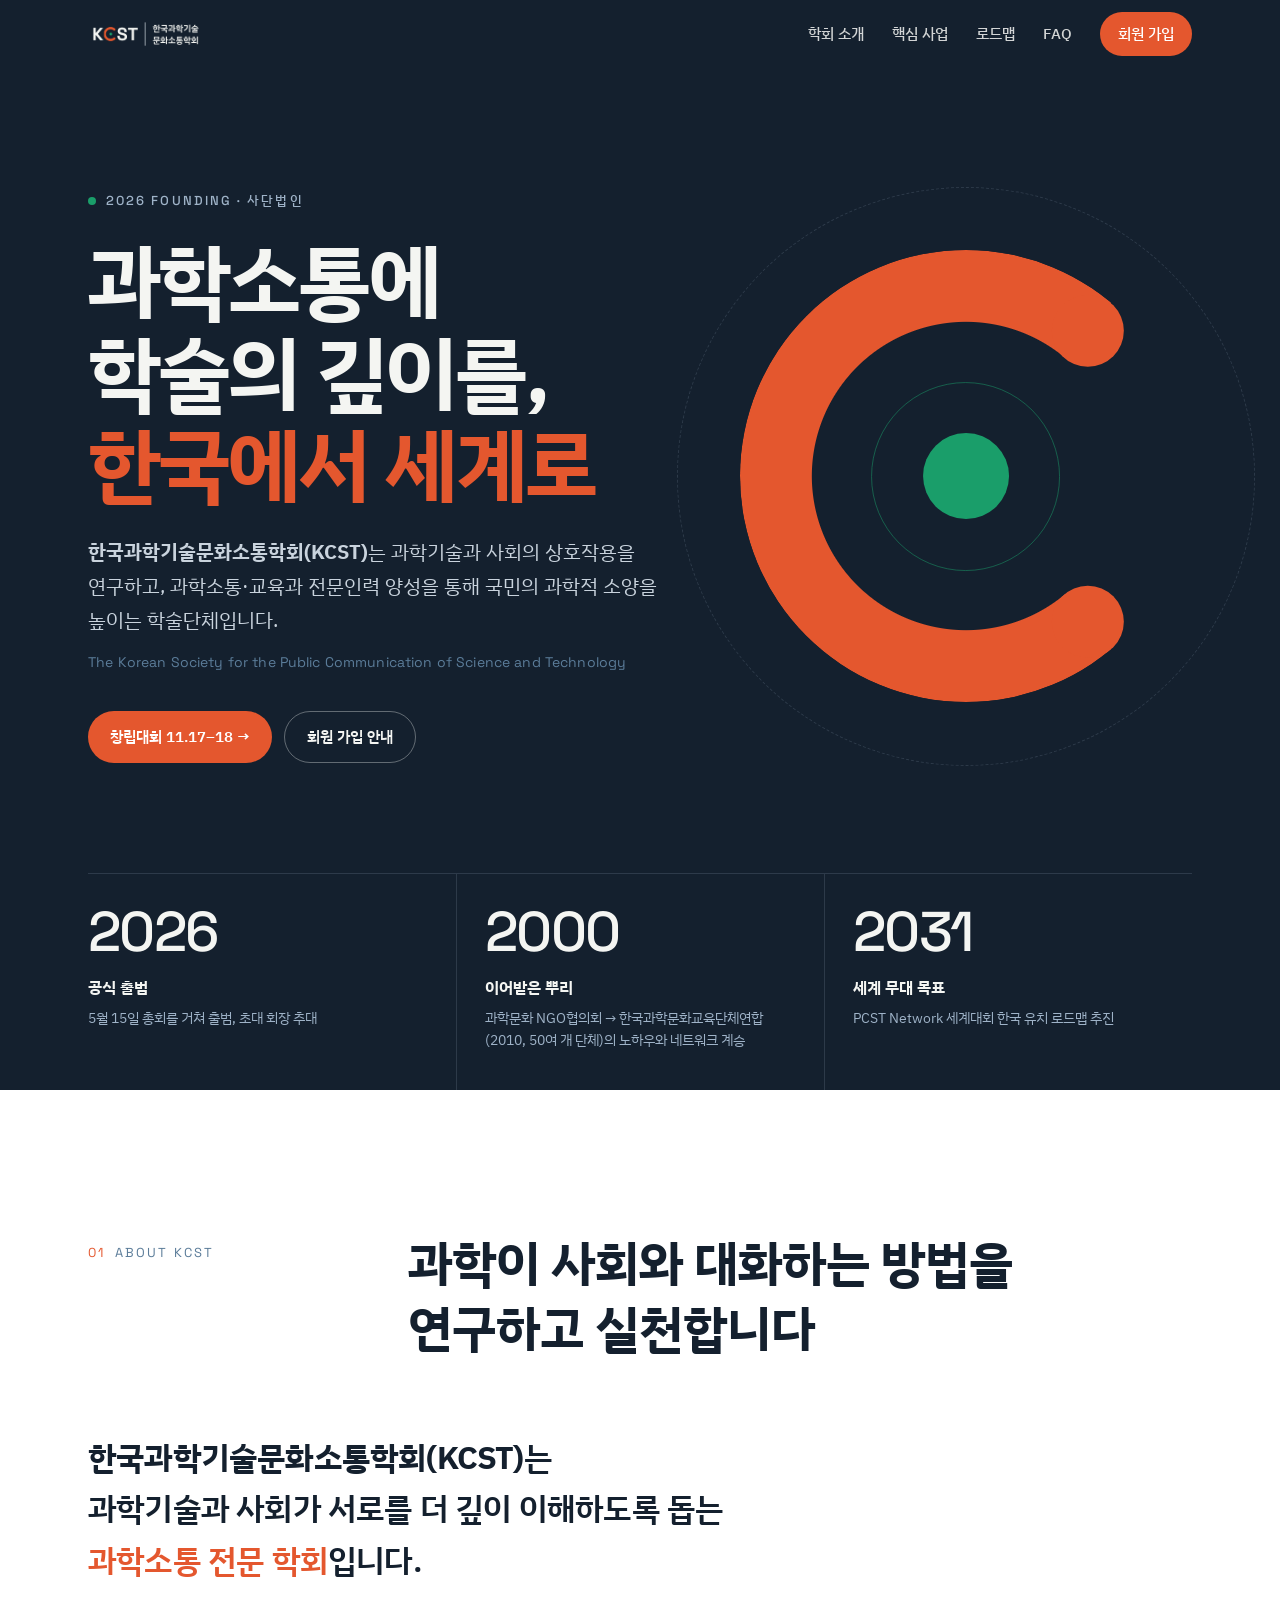
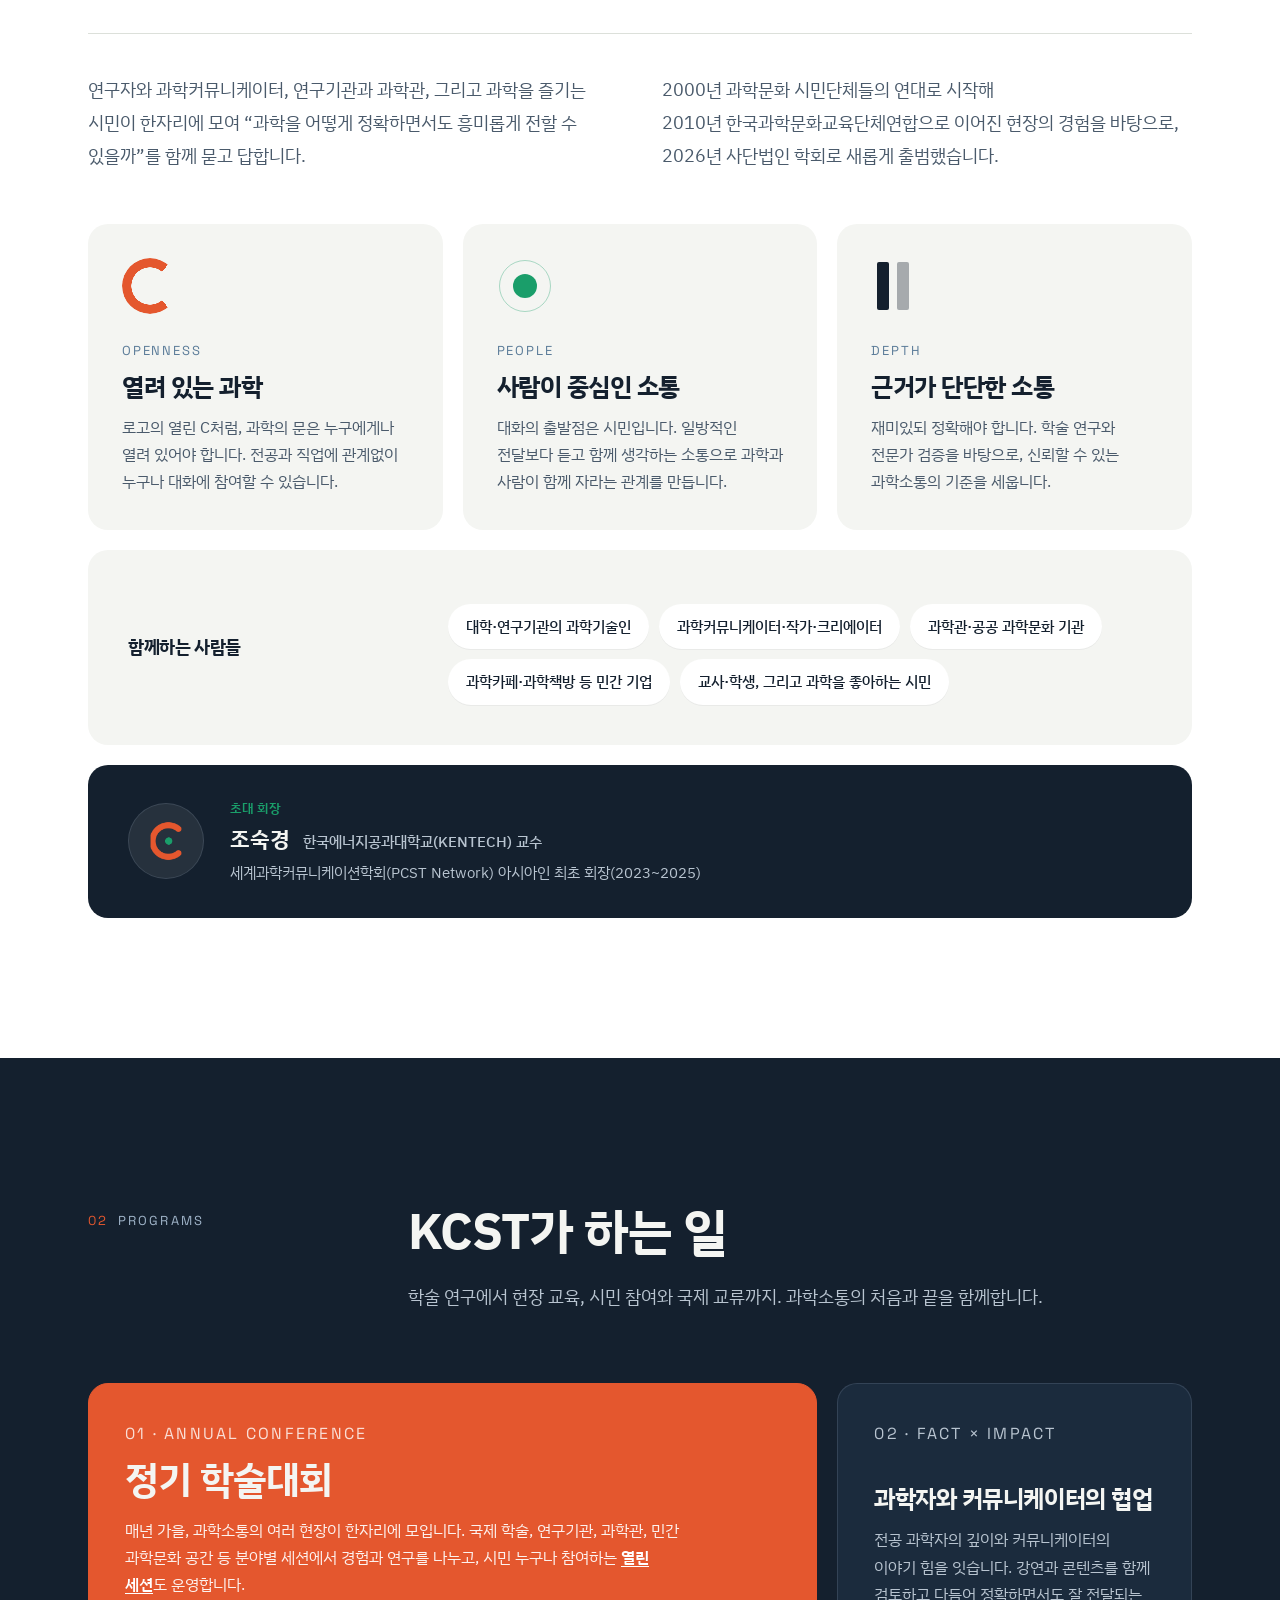
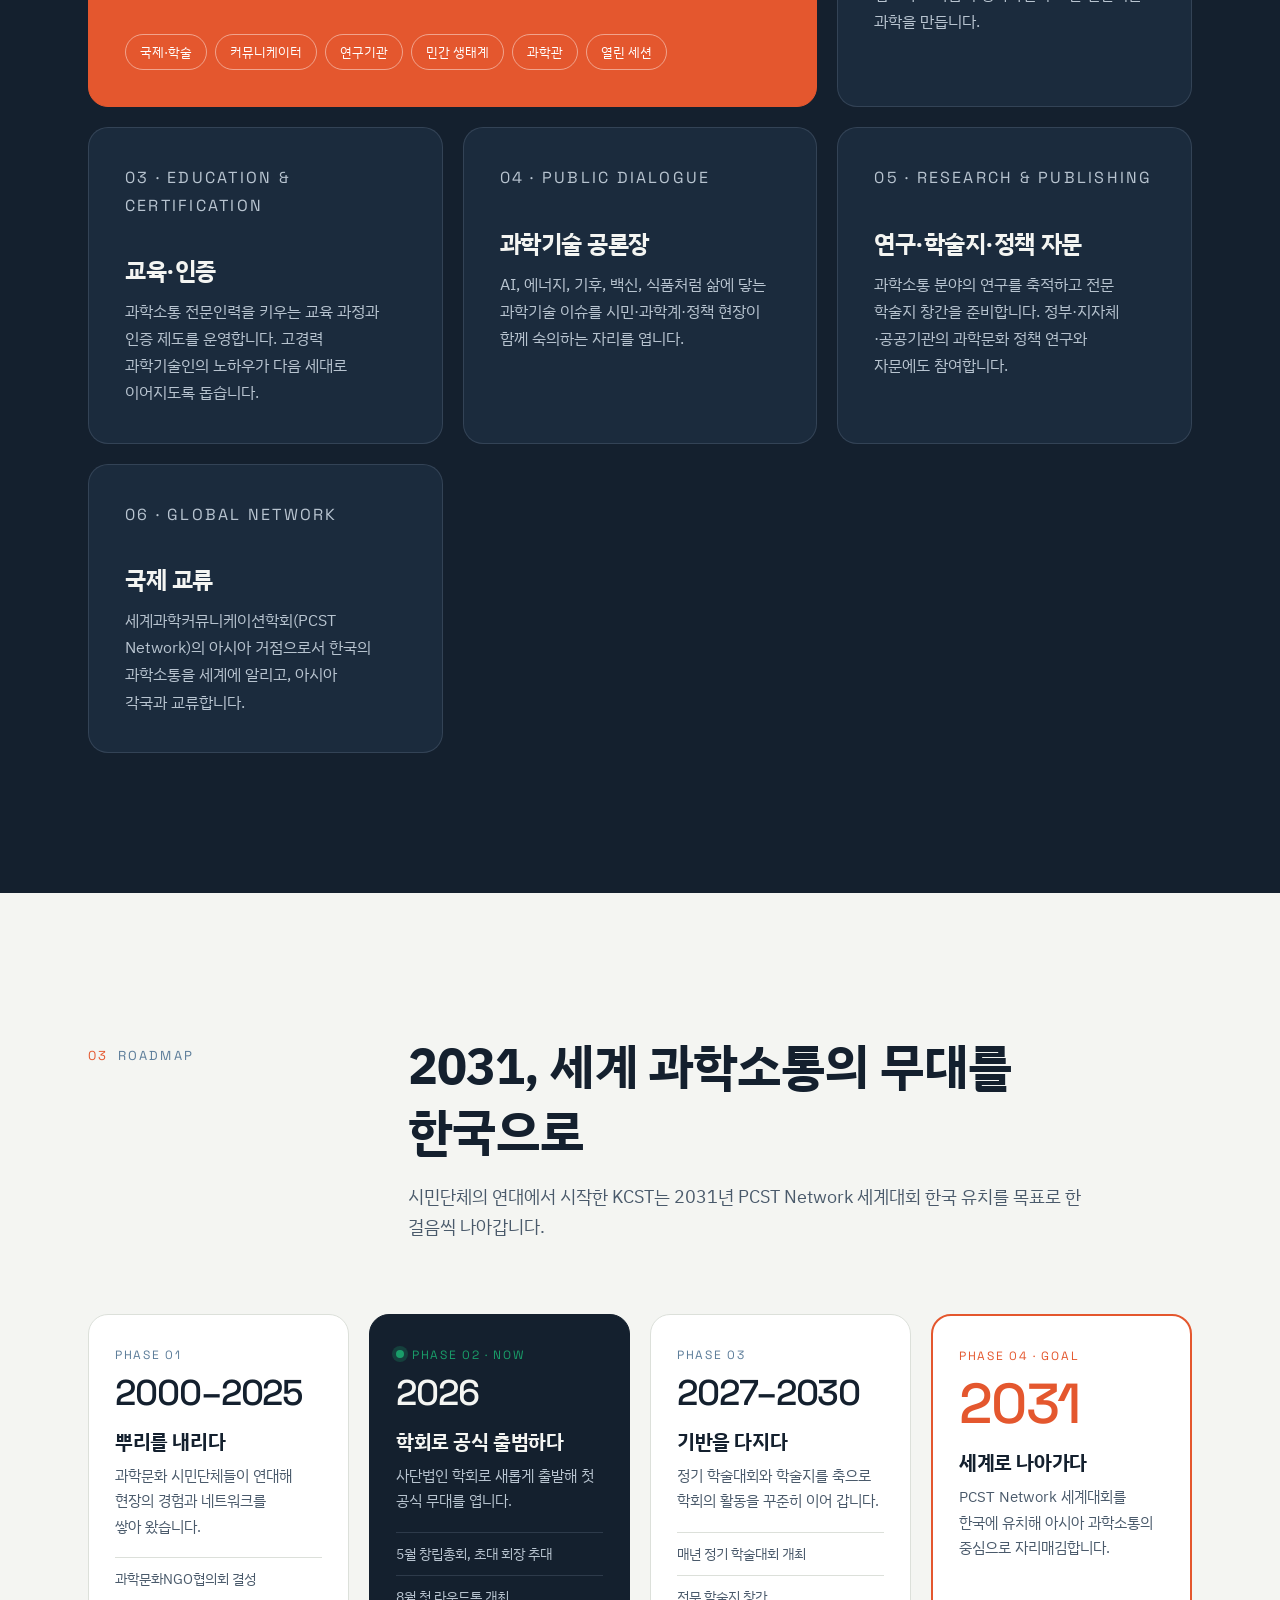
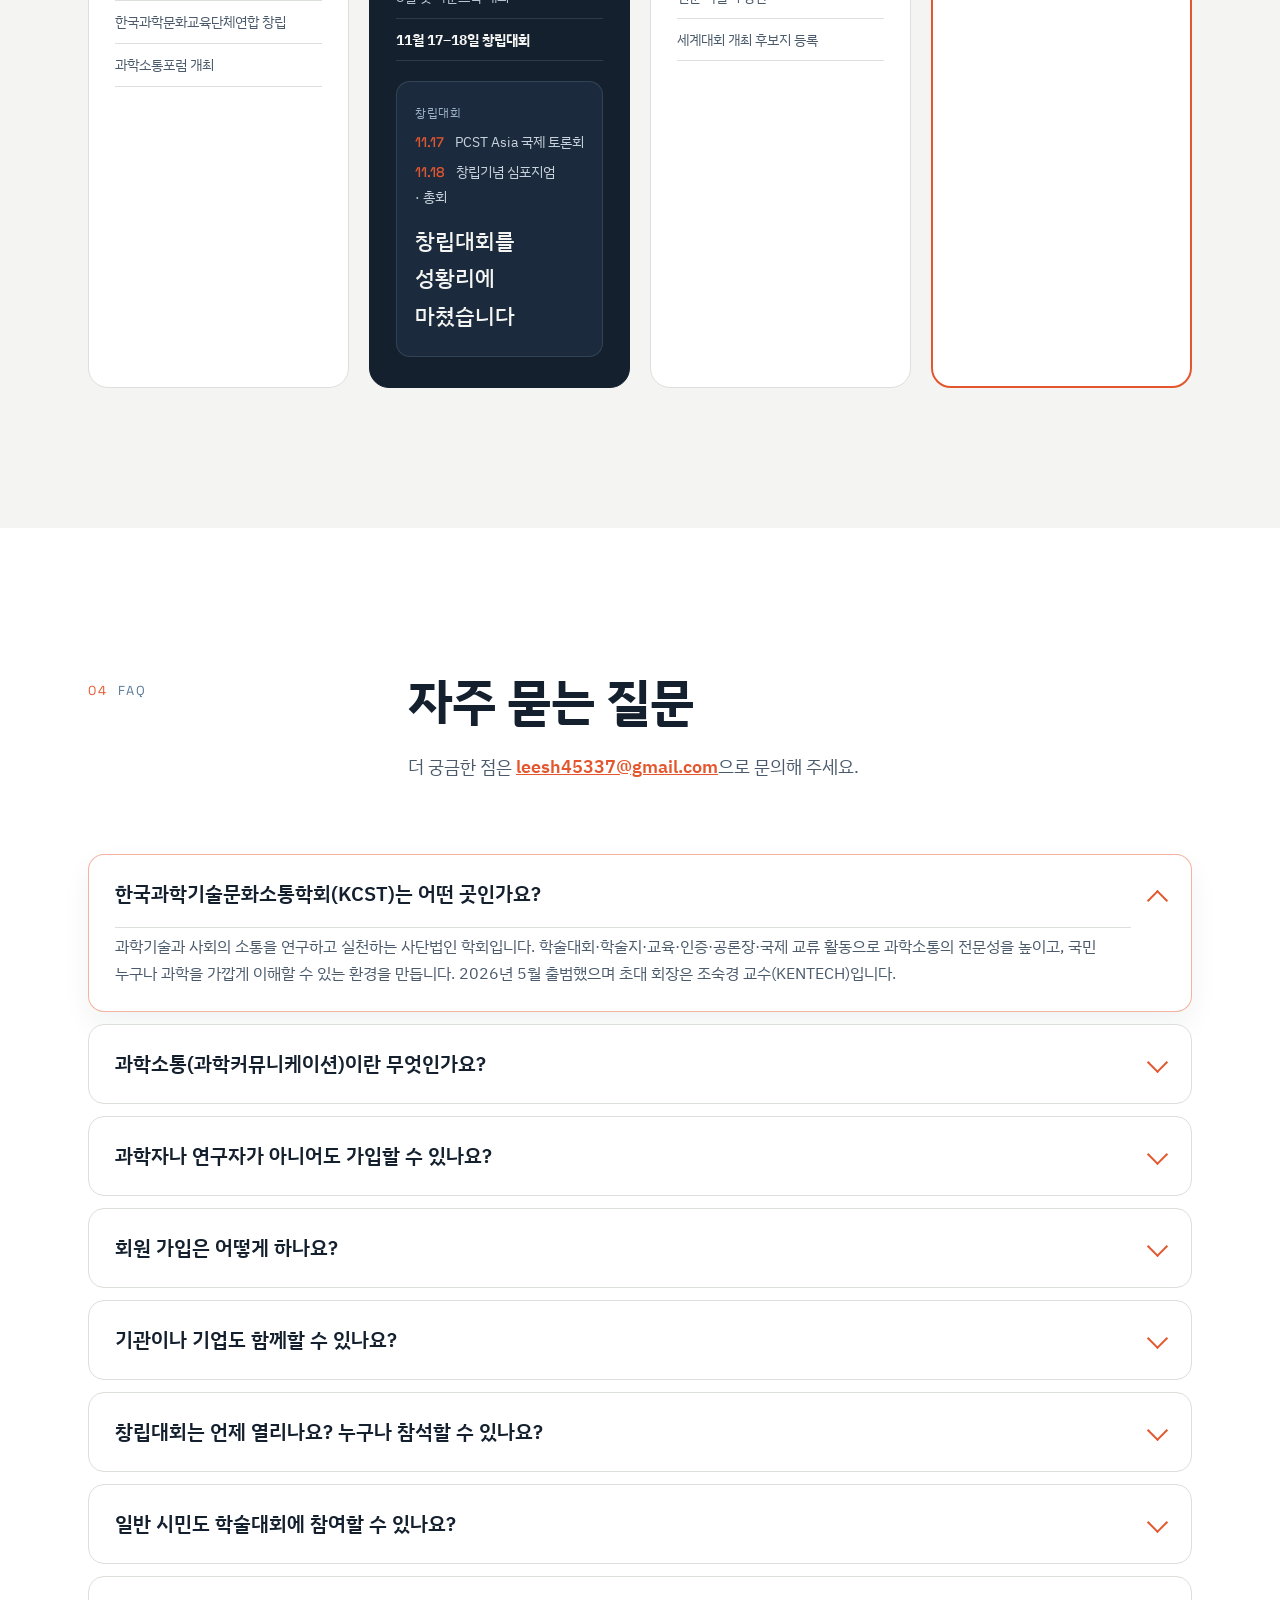
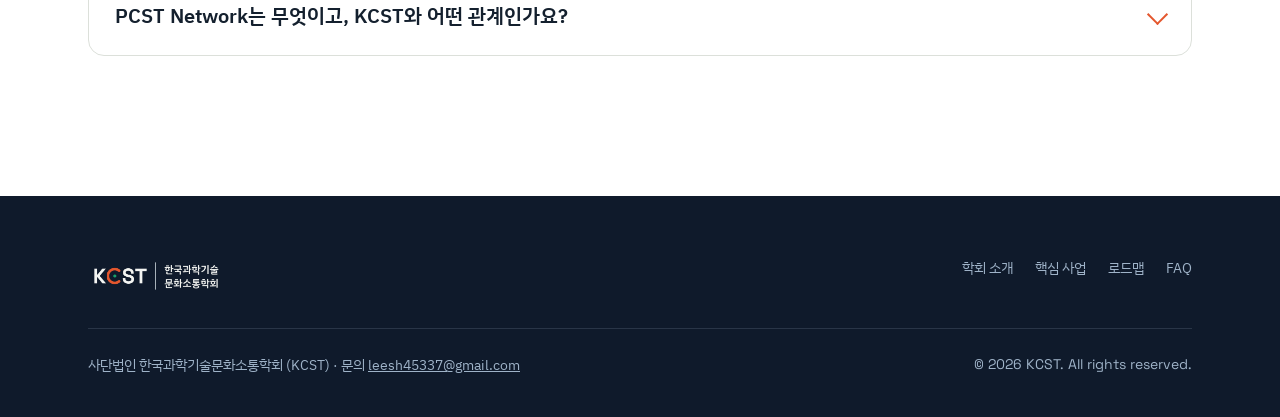
==== index.html @ 08960fd2 "Add files via upload" ====
<!DOCTYPE html>
<html lang="ko">
<head>
<meta charset="utf-8">
<meta name="viewport" content="width=device-width, initial-scale=1, viewport-fit=cover">
<!-- ※ 실제 도메인 확정 시 https://www.kcst.or.kr/ 를 일괄 치환하세요 -->
<title>한국과학기술문화소통학회(KCST) | 과학소통 학술단체 · 2026 창립대회</title>
<meta name="description" content="한국과학기술문화소통학회(KCST)는 과학기술과 사회의 상호작용을 연구하고 과학소통·교육·전문인력 양성으로 국민의 과학적 소양을 높이는 사단법인 학술단체입니다. 2026년 11월 17–18일 창립대회, 2031 PCST 세계대회 한국 유치 추진.">
<meta name="keywords" content="한국과학기술문화소통학회, KCST, 과학소통, 과학커뮤니케이션, 과학커뮤니케이터, 과학문화, PCST Network, 과학소통학회, 창립대회, 조숙경, 과학커뮤니케이터 인증제">
<meta name="author" content="한국과학기술문화소통학회">
<meta name="robots" content="index, follow, max-image-preview:large, max-snippet:-1">
<link rel="canonical" href="https://www.kcst.or.kr/">
<link rel="alternate" hreflang="ko" href="https://www.kcst.or.kr/">
<meta name="theme-color" content="#14202E">

<!-- 검색엔진 소유 확인 (발급 후 값 입력) -->
<meta name="naver-site-verification" content="NAVER_VERIFICATION_CODE">
<meta name="google-site-verification" content="GOOGLE_VERIFICATION_CODE">

<!-- Open Graph (네이버·카카오·페이스북) -->
<meta property="og:type" content="website">
<meta property="og:site_name" content="한국과학기술문화소통학회 KCST">
<meta property="og:locale" content="ko_KR">
<meta property="og:title" content="한국과학기술문화소통학회(KCST) — 과학소통에 학술의 깊이를, 한국에서 세계로">
<meta property="og:description" content="과학기술과 사회를 잇는 과학소통 학술단체. 2026.11.17–18 창립대회 · 2031 PCST 세계대회 한국 유치 추진.">
<meta property="og:url" content="https://www.kcst.or.kr/">
<meta property="og:image" content="https://www.kcst.or.kr/assets/og-image.png">
<meta property="og:image:width" content="1200">
<meta property="og:image:height" content="630">
<meta property="og:image:alt" content="한국과학기술문화소통학회 KCST 로고">
<meta name="twitter:card" content="summary_large_image">
<meta name="twitter:title" content="한국과학기술문화소통학회(KCST)">
<meta name="twitter:description" content="과학소통에 학술의 깊이를, 한국에서 세계로.">
<meta name="twitter:image" content="https://www.kcst.or.kr/assets/og-image.png">

<link rel="icon" type="image/png" href="assets/kcst-symbol.png">
<link rel="apple-touch-icon" href="assets/apple-touch-icon.png">

<link rel="preconnect" href="https://fonts.googleapis.com">
<link rel="preconnect" href="https://fonts.gstatic.com" crossorigin>
<link href="https://fonts.googleapis.com/css2?family=IBM+Plex+Sans+KR:wght@400;500;600;700&family=Space+Grotesk:wght@400;500;700&display=swap" rel="stylesheet">
<link rel="stylesheet" href="kcst.css?v=4">

<!-- 구조화 데이터: 구글 리치결과 · 네이버 · AI 검색(GEO) -->
<script type="application/ld+json">
{
  "@context":"https://schema.org",
  "@graph":[
    {
      "@type":["Organization","NGO"],
      "@id":"https://www.kcst.or.kr/#org",
      "name":"한국과학기술문화소통학회",
      "alternateName":["KCST","The Korean Society for the Public Communication of Science and Technology","한국과학기술문화소통학회 KCST"],
      "legalName":"사단법인 한국과학기술문화소통학회",
      "url":"https://www.kcst.or.kr/",
      "logo":"https://www.kcst.or.kr/assets/logo-v-light.png",
      "image":"https://www.kcst.or.kr/assets/og-image.png",
      "description":"과학기술과 사회의 상호작용을 연구하고, 과학소통·교육과 전문인력 양성을 통해 국민의 과학적 소양을 높이는 사단법인 학술단체.",
      "foundingDate":"2026-05-15",
      "slogan":"과학소통에 학술의 깊이를, 한국에서 세계로",
      "areaServed":"KR",
      "knowsAbout":["과학소통","과학커뮤니케이션","과학문화","과학기술과 사회","과학교육","과학커뮤니케이터 인증"],
      "founder":{"@id":"https://www.kcst.or.kr/#president"},
      "member":{"@type":"Organization","name":"PCST Network (Public Communication of Science and Technology Network)"},
      "parentOrganization":{"@type":"Organization","name":"한국과학문화교육단체연합","foundingDate":"2010"}
    },
    {
      "@type":"Person",
      "@id":"https://www.kcst.or.kr/#president",
      "name":"조숙경",
      "jobTitle":"한국과학기술문화소통학회 초대 회장",
      "affiliation":{"@type":"CollegeOrUniversity","name":"한국에너지공과대학교(KENTECH)"},
      "description":"세계과학커뮤니케이션학회(PCST Network) 아시아인 최초 회장(2023~2025)."
    },
    {
      "@type":"WebSite",
      "@id":"https://www.kcst.or.kr/#website",
      "url":"https://www.kcst.or.kr/",
      "name":"한국과학기술문화소통학회 KCST",
      "inLanguage":"ko-KR",
      "publisher":{"@id":"https://www.kcst.or.kr/#org"}
    },
    {
      "@type":"Event",
      "name":"한국과학기술문화소통학회 2026 창립대회 (PCST Asia 국제 토론회 · 창립기념 심포지엄 · 총회)",
      "startDate":"2026-11-17",
      "endDate":"2026-11-18",
      "eventStatus":"https://schema.org/EventScheduled",
      "eventAttendanceMode":"https://schema.org/OfflineEventAttendanceMode",
      "location":{"@type":"Place","name":"장소 추후 공지","address":{"@type":"PostalAddress","addressCountry":"KR"}},
      "description":"11월 17일 PCST Asia 국제 토론회, 11월 18일 창립기념 심포지엄 및 총회.",
      "organizer":{"@id":"https://www.kcst.or.kr/#org"},
      "image":"https://www.kcst.or.kr/assets/og-image.png"
    },
    {
      "@type":"FAQPage",
      "mainEntity":[
        {"@type":"Question","name":"한국과학기술문화소통학회(KCST)는 어떤 곳인가요?","acceptedAnswer":{"@type":"Answer","text":"과학기술과 사회의 소통을 연구하고 실천하는 사단법인 학회입니다. 학술대회·학술지·교육·인증·공론장·국제 교류 활동으로 과학소통의 전문성을 높이고, 국민 누구나 과학을 가깝게 이해할 수 있는 환경을 만듭니다. 2026년 5월 출범했으며 초대 회장은 조숙경 교수(KENTECH)입니다."}},
        {"@type":"Question","name":"과학소통(과학커뮤니케이션)이란 무엇인가요?","acceptedAnswer":{"@type":"Answer","text":"과학기술의 지식과 쟁점을 시민과 나누고, 시민의 질문과 의견을 다시 과학계로 전하는 양방향의 활동을 말합니다. 강연·책·영상·전시는 물론, 과학기술 정책에 대한 시민 토론까지 모두 과학소통에 포함됩니다."}},
        {"@type":"Question","name":"과학자나 연구자가 아니어도 가입할 수 있나요?","acceptedAnswer":{"@type":"Answer","text":"네. 과학커뮤니케이터, 작가와 크리에이터, 교사, 과학관과 공공기관 종사자, 과학문화 공간 운영자 등 과학소통에 관심 있는 분이라면 누구나 함께할 수 있습니다. 관련 분야 대학(원)생은 학생회원으로 가입할 수 있습니다."}},
        {"@type":"Question","name":"회원 가입은 어떻게 하나요?","acceptedAnswer":{"@type":"Answer","text":"입회원서를 제출하면 운영위원회 승인을 거쳐 회원이 됩니다. 회원은 정회원, 학생회원, 단체회원으로 나뉘며 정회원과 단체회원에게 총회 의결권과 선거권이 있습니다. 입회원서는 이메일로 요청해 주세요."}},
        {"@type":"Question","name":"기관이나 기업도 함께할 수 있나요?","acceptedAnswer":{"@type":"Answer","text":"네. 단체회원으로 가입해 학회 활동에 참여할 수 있으며, 학술대회 공동 개최와 후원, 과학소통 관련 연구·교육 위탁도 함께 논의할 수 있습니다."}},
        {"@type":"Question","name":"창립대회는 언제 열리나요? 누구나 참석할 수 있나요?","acceptedAnswer":{"@type":"Answer","text":"2026년 11월 17일(화)부터 18일(수)까지 열립니다. 첫날은 아시아 각국 대표가 참여하는 PCST Asia 국제 토론회, 둘째 날은 창립기념 심포지엄과 총회가 진행됩니다. 장소와 참가 신청 방법은 확정되는 대로 이 페이지에서 안내합니다."}},
        {"@type":"Question","name":"일반 시민도 학술대회에 참여할 수 있나요?","acceptedAnswer":{"@type":"Answer","text":"네. 2027년부터 매년 열리는 정기 학술대회에는 회원이 아닌 시민도 무료 또는 최소 비용으로 참여할 수 있는 열린 세션이 마련됩니다."}},
        {"@type":"Question","name":"PCST Network는 무엇이고, KCST와 어떤 관계인가요?","acceptedAnswer":{"@type":"Answer","text":"PCST Network(Public Communication of Science and Technology)는 전 세계 과학소통 연구자와 실천가가 모인 국제 네트워크입니다. KCST는 그 아시아 거점 역할을 맡고 있으며, 2031년 PCST 세계대회를 한국에 유치하기 위한 준비를 이어 가고 있습니다."}}
      ]
    }
  ]
}
</script>
</head>
<body>
<a class="skip" href="#main">본문 바로가기</a>

<header class="hd" id="hd">
  <div class="wrap">
    <a class="hd__logo" href="#top" aria-label="한국과학기술문화소통학회 KCST 홈">
      <img class="lg-dark" src="assets/logo-h-dark.png" alt="한국과학기술문화소통학회 KCST" width="1024" height="299">
      <img class="lg-light" src="assets/logo-h-light.png" alt="" width="1024" height="299" aria-hidden="true">
    </a>
    <nav class="hd__nav" id="nav" aria-label="주요 메뉴">
      <a href="#about">학회 소개</a>
      <a href="#programs">핵심 사업</a>
      <a href="#roadmap">로드맵</a>
      <a href="#faq">FAQ</a>
      <a class="btn btn--o btn--sm" href="#faq-join">회원 가입</a>
    </nav>
    <button class="hd__menu" id="menuBtn" aria-label="메뉴 열기" aria-expanded="false" aria-controls="nav"><span></span></button>
  </div>
</header>

<main id="main">

<!-- HERO -->
<section class="hero" id="top" aria-labelledby="hero-title">
  <div class="wrap">
    <div class="hero__grid">
      <div>
        <p class="eyebrow">2026 Founding · 사단법인</p>
        <h1 id="hero-title">과학소통에<br>학술의 깊이를,<br><em>한국에서 세계로</em></h1>
        <p class="hero__lead"><strong>한국과학기술문화소통학회(KCST)</strong>는 과학기술과 사회의 상호작용을 연구하고, 과학소통·교육과 전문인력 양성을 통해 국민의 과학적 소양을 높이는 학술단체입니다.</p>
        <p class="hero__en" lang="en">The Korean Society for the Public Communication of Science and Technology</p>
        <div class="hero__cta">
          <a class="btn btn--o" href="#roadmap">창립대회 11.17–18 →</a>
          <a class="btn btn--ghost" href="#faq-join">회원 가입 안내</a>
        </div>
      </div>
      <div class="hero__art" aria-hidden="true">
        <div class="orbit"></div>
        <div class="ring"></div>
        <div class="ring-cap" style="left:77%;top:17.8%"></div>
        <div class="ring-cap" style="left:77%;top:82.2%"></div>
        <div class="ring-dot"></div>
      </div>
    </div>

    <div class="hero__facts">
      <div class="fact"><b>2026</b><strong>공식 출범</strong><p>5월 15일 총회를 거쳐 출범, 초대 회장 추대</p></div>
      <div class="fact"><b>2000</b><strong>이어받은 뿌리</strong><p>과학문화 NGO협의회 → 한국과학문화교육단체연합(2010, 50여 개 단체)의 노하우와 네트워크 계승</p></div>
      <div class="fact"><b>2031</b><strong>세계 무대 목표</strong><p>PCST Network 세계대회 한국 유치 로드맵 추진</p></div>
    </div>
  </div>
</section>

<!-- ============ 학회 소개 ============ -->
<section class="sec sec--white" id="about" aria-labelledby="about-title">
  <div class="wrap">
    <div class="sec__head">
      <p class="sec__num"><i>01</i>About KCST</p>
      <div>
        <h2 id="about-title">과학이 사회와 대화하는 방법을<br>연구하고 실천합니다</h2>
      </div>
    </div>

    <div class="ab-intro">
      <p class="ab-lead rv"><strong>한국과학기술문화소통학회(KCST)</strong>는<br>과학기술과 사회가 서로를 더 깊이 이해하도록 돕는<br><mark>과학소통 전문 학회</mark>입니다.</p>
      <div class="ab-body rv">
        <p>연구자와 과학커뮤니케이터, 연구기관과 과학관, 그리고 과학을 즐기는 시민이 한자리에 모여 “과학을 어떻게 정확하면서도 흥미롭게 전할 수 있을까”를 함께 묻고 답합니다.</p>
        <p>2000년 과학문화 시민단체들의 연대로 시작해<br>2010년 한국과학문화교육단체연합으로 이어진 현장의 경험을 바탕으로, 2026년 사단법인 학회로 새롭게 출범했습니다.</p>
      </div>
    </div>

    <div class="ab-values">
      <article class="val rv">
        <div class="val__mark val__mark--c" aria-hidden="true"></div>
        <p class="val__k en">Openness</p>
        <h3>열려 있는 과학</h3>
        <p>로고의 열린 C처럼, 과학의 문은 누구에게나 열려 있어야 합니다. 전공과 직업에 관계없이 누구나 대화에 참여할 수 있습니다.</p>
      </article>
      <article class="val rv">
        <div class="val__mark val__mark--dot" aria-hidden="true"></div>
        <p class="val__k en">People</p>
        <h3>사람이 중심인 소통</h3>
        <p>대화의 출발점은 시민입니다. 일방적인 전달보다 듣고 함께 생각하는 소통으로 과학과 사람이 함께 자라는 관계를 만듭니다.</p>
      </article>
      <article class="val rv">
        <div class="val__mark val__mark--bar" aria-hidden="true"></div>
        <p class="val__k en">Depth</p>
        <h3>근거가 단단한 소통</h3>
        <p>재미있되 정확해야 합니다. 학술 연구와 전문가 검증을 바탕으로, 신뢰할 수 있는 과학소통의 기준을 세웁니다.</p>
      </article>
    </div>

    <div class="ab-who rv">
      <h3>함께하는 사람들</h3>
      <ul>
        <li>대학·연구기관의 과학기술인</li>
        <li>과학커뮤니케이터·작가·크리에이터</li>
        <li>과학관·공공 과학문화 기관</li>
        <li>과학카페·과학책방 등 민간 기업</li>
        <li>교사·학생, 그리고 과학을 좋아하는 시민</li>
      </ul>
    </div>

    <div class="ab-pres rv">
      <div class="ab-pres__mark"><img src="assets/kcst-symbol.png" alt="" width="275" height="275" loading="lazy"></div>
      <div>
        <p class="ab-pres__role">초대 회장</p>
        <p class="ab-pres__name">조숙경 <span>한국에너지공과대학교(KENTECH) 교수</span></p>
        <p class="ab-pres__desc">세계과학커뮤니케이션학회(PCST Network) 아시아인 최초 회장(2023~2025)</p>
      </div>
    </div>
  </div>
</section>

<!-- ============ 핵심 사업 ============ -->
<section class="sec sec--navy" id="programs" aria-labelledby="prog-title">
  <div class="wrap">
    <div class="sec__head">
      <p class="sec__num"><i>02</i>Programs</p>
      <div>
        <h2 id="prog-title">KCST가 하는 일</h2>
        <p class="sec__intro">학술 연구에서 현장 교육, 시민 참여와 국제 교류까지. 과학소통의 처음과 끝을 함께합니다.</p>
      </div>
    </div>

    <div class="prog">
      <article class="pg pg--feature rv">
        <p class="pg__k en">01 · Annual Conference</p>
        <h3>정기 학술대회</h3>
        <p>매년 가을, 과학소통의 여러 현장이 한자리에 모입니다. 국제 학술, 연구기관, 과학관, 민간 과학문화 공간 등 분야별 세션에서 경험과 연구를 나누고, 시민 누구나 참여하는 <b>열린 세션</b>도 운영합니다.</p>
        <ul class="pg__tags"><li>국제·학술</li><li>커뮤니케이터</li><li>연구기관</li><li>민간 생태계</li><li>과학관</li><li>열린 세션</li></ul>
      </article>
      <article class="pg rv">
        <p class="pg__k en">02 · Fact × Impact</p>
        <h3>과학자와 커뮤니케이터의 협업</h3>
        <p>전공 과학자의 깊이와 커뮤니케이터의 이야기 힘을 잇습니다. 강연과 콘텐츠를 함께 검토하고 다듬어 정확하면서도 잘 전달되는 과학을 만듭니다.</p>
      </article>
      <article class="pg rv">
        <p class="pg__k en">03 · Education &amp; Certification</p>
        <h3>교육·인증</h3>
        <p>과학소통 전문인력을 키우는 교육 과정과 인증 제도를 운영합니다. 고경력 과학기술인의 노하우가 다음 세대로 이어지도록 돕습니다.</p>
      </article>
      <article class="pg rv">
        <p class="pg__k en">04 · Public Dialogue</p>
        <h3>과학기술 공론장</h3>
        <p>AI, 에너지, 기후, 백신, 식품처럼 삶에 닿는 과학기술 이슈를 시민·과학계·정책 현장이 함께 숙의하는 자리를 엽니다.</p>
      </article>
      <article class="pg rv">
        <p class="pg__k en">05 · Research &amp; Publishing</p>
        <h3>연구·학술지·정책 자문</h3>
        <p>과학소통 분야의 연구를 축적하고 전문 학술지 창간을 준비합니다. 정부·지자체·공공기관의 과학문화 정책 연구와 자문에도 참여합니다.</p>
      </article>
      <article class="pg rv">
        <p class="pg__k en">06 · Global Network</p>
        <h3>국제 교류</h3>
        <p>세계과학커뮤니케이션학회(PCST Network)의 아시아 거점으로서 한국의 과학소통을 세계에 알리고, 아시아 각국과 교류합니다.</p>
      </article>
    </div>
  </div>
</section>

<!-- ============ 로드맵 ============ -->
<section class="sec" id="roadmap" aria-labelledby="road-title">
  <div class="wrap">
    <div class="sec__head">
      <p class="sec__num"><i>03</i>Roadmap</p>
      <div>
        <h2 id="road-title">2031, 세계 과학소통의 무대를<br>한국으로</h2>
        <p class="sec__intro">시민단체의 연대에서 시작한 KCST는 2031년 PCST Network 세계대회 한국 유치를 목표로 한 걸음씩 나아갑니다.</p>
      </div>
    </div>

    <ol class="phases">
      <li class="ph rv">
        <p class="ph__step en">Phase 01</p>
        <p class="ph__yr en">2000–2025</p>
        <h3>뿌리를 내리다</h3>
        <p>과학문화 시민단체들이 연대해 현장의 경험과 네트워크를 쌓아 왔습니다.</p>
        <ul><li>과학문화NGO협의회 결성</li><li>한국과학문화교육단체연합 창립</li><li>과학소통포럼 개최</li></ul>
      </li>
      <li class="ph ph--now rv">
        <p class="ph__step en">Phase 02 · Now</p>
        <p class="ph__yr en">2026</p>
        <h3>학회로 공식 출범하다</h3>
        <p>사단법인 학회로 새롭게 출발해 첫 공식 무대를 엽니다.</p>
        <ul><li>5월 창립총회, 초대 회장 추대</li><li>8월 첫 라운드톡 개최</li><li><b>11월 17–18일 창립대회</b></li></ul>
        <div class="ph__event">
          <p class="ph__event-t">창립대회</p>
          <p><b class="en">11.17</b> PCST Asia 국제 토론회</p>
          <p><b class="en">11.18</b> 창립기념 심포지엄 · 총회</p>
          <p class="countdown" id="countdown"></p>
        </div>
      </li>
      <li class="ph rv">
        <p class="ph__step en">Phase 03</p>
        <p class="ph__yr en">2027–2030</p>
        <h3>기반을 다지다</h3>
        <p>정기 학술대회와 학술지를 축으로 학회의 활동을 꾸준히 이어 갑니다.</p>
        <ul><li>매년 정기 학술대회 개최</li><li>전문 학술지 창간</li><li>세계대회 개최 후보지 등록</li></ul>
      </li>
      <li class="ph ph--goal rv">
        <p class="ph__step en">Phase 04 · Goal</p>
        <p class="ph__yr en">2031</p>
        <h3>세계로 나아가다</h3>
        <p>PCST Network 세계대회를 한국에 유치해 아시아 과학소통의 중심으로 자리매김합니다.</p>
      </li>
    </ol>
  </div>
</section>

<!-- ============ FAQ ============ -->
<section class="sec sec--white" id="faq" aria-labelledby="faq-title">
  <div class="wrap">
    <div class="sec__head">
      <p class="sec__num"><i>04</i>FAQ</p>
      <div>
        <h2 id="faq-title">자주 묻는 질문</h2>
        <p class="sec__intro">더 궁금한 점은 <a class="mail" data-u="leesh45337" data-d="gmail.com">leesh45337&#64;gmail&#46;com</a>으로 문의해 주세요.</p>
      </div>
    </div>
    <div class="faq">
      <details open><summary>한국과학기술문화소통학회(KCST)는 어떤 곳인가요?</summary><p>과학기술과 사회의 소통을 연구하고 실천하는 사단법인 학회입니다. 학술대회·학술지·교육·인증·공론장·국제 교류 활동으로 과학소통의 전문성을 높이고, 국민 누구나 과학을 가깝게 이해할 수 있는 환경을 만듭니다. 2026년 5월 출범했으며 초대 회장은 조숙경 교수(KENTECH)입니다.</p></details>
      <details><summary>과학소통(과학커뮤니케이션)이란 무엇인가요?</summary><p>과학기술의 지식과 쟁점을 시민과 나누고, 시민의 질문과 의견을 다시 과학계로 전하는 양방향의 활동을 말합니다. 강연·책·영상·전시는 물론, 과학기술 정책에 대한 시민 토론까지 모두 과학소통에 포함됩니다.</p></details>
      <details><summary>과학자나 연구자가 아니어도 가입할 수 있나요?</summary><p>네. 과학커뮤니케이터, 작가와 크리에이터, 교사, 과학관과 공공기관 종사자, 과학문화 공간 운영자 등 과학소통에 관심 있는 분이라면 누구나 함께할 수 있습니다. 관련 분야 대학(원)생은 학생회원으로 가입할 수 있습니다.</p></details>
      <details id="faq-join"><summary>회원 가입은 어떻게 하나요?</summary><p>입회원서를 제출하면 운영위원회 승인을 거쳐 회원이 됩니다. 회원은 정회원, 학생회원, 단체회원으로 나뉘며 정회원과 단체회원에게 총회 의결권과 선거권이 있습니다. 입회원서는 이메일로 요청해 주세요.</p></details>
      <details><summary>기관이나 기업도 함께할 수 있나요?</summary><p>네. 단체회원으로 가입해 학회 활동에 참여할 수 있으며, 학술대회 공동 개최와 후원, 과학소통 관련 연구·교육 위탁도 함께 논의할 수 있습니다.</p></details>
      <details><summary>창립대회는 언제 열리나요? 누구나 참석할 수 있나요?</summary><p>2026년 11월 17일(화)부터 18일(수)까지 열립니다. 첫날은 아시아 각국 대표가 참여하는 PCST Asia 국제 토론회, 둘째 날은 창립기념 심포지엄과 총회가 진행됩니다. 장소와 참가 신청 방법은 확정되는 대로 이 페이지에서 안내합니다.</p></details>
      <details><summary>일반 시민도 학술대회에 참여할 수 있나요?</summary><p>네. 2027년부터 매년 열리는 정기 학술대회에는 회원이 아닌 시민도 무료 또는 최소 비용으로 참여할 수 있는 열린 세션이 마련됩니다.</p></details>
      <details><summary>PCST Network는 무엇이고, KCST와 어떤 관계인가요?</summary><p>PCST Network(Public Communication of Science and Technology)는 전 세계 과학소통 연구자와 실천가가 모인 국제 네트워크입니다. KCST는 그 아시아 거점 역할을 맡고 있으며, 2031년 PCST 세계대회를 한국에 유치하기 위한 준비를 이어 가고 있습니다.</p></details>
    </div>
  </div>
</section>

</main>

<footer class="ft">
  <div class="wrap">
    <div class="ft__top">
      <img src="assets/logo-h-dark.png" alt="한국과학기술문화소통학회 KCST" width="1024" height="299" loading="lazy">
      <nav aria-label="푸터 메뉴">
        <a href="#about">학회 소개</a><a href="#programs">핵심 사업</a><a href="#roadmap">로드맵</a><a href="#faq">FAQ</a>
      </nav>
    </div>
    <div class="ft__bot">
      <address>사단법인 한국과학기술문화소통학회 (KCST) · 문의 <a class="mail" data-u="leesh45337" data-d="gmail.com">leesh45337&#64;gmail&#46;com</a></address>
      <p class="en">© 2026 KCST. All rights reserved.</p>
    </div>
  </div>
</footer>

<script>
(function(){
  var hd=document.getElementById('hd'),btn=document.getElementById('menuBtn'),nav=document.getElementById('nav');
  function onScroll(){hd.classList.toggle('is-solid',window.scrollY>40)}
  onScroll();window.addEventListener('scroll',onScroll,{passive:true});
  btn.addEventListener('click',function(){var o=hd.classList.toggle('is-open');btn.setAttribute('aria-expanded',o);btn.setAttribute('aria-label',o?'메뉴 닫기':'메뉴 열기')});
  nav.addEventListener('click',function(e){if(e.target.tagName==='A'){hd.classList.remove('is-open');btn.setAttribute('aria-expanded',false)}});

  var els=document.querySelectorAll('.rv');
  if('IntersectionObserver' in window){
    var io=new IntersectionObserver(function(es){es.forEach(function(e){if(e.isIntersecting){e.target.classList.add('in');io.unobserve(e.target)}})},{threshold:.12,rootMargin:'0px 0px -40px 0px'});
    els.forEach(function(el,i){el.style.transitionDelay=((i%3)*80)+'ms';io.observe(el)});
  } else els.forEach(function(el){el.classList.add('in')});

  function openHash(){var t=location.hash&&document.querySelector(location.hash);if(t&&t.tagName==='DETAILS')t.open=true}
  window.addEventListener('hashchange',openHash);openHash();
  document.querySelectorAll('a[href="#faq-join"]').forEach(function(a){a.addEventListener('click',function(){document.getElementById('faq-join').open=true})});

  document.querySelectorAll('a.mail[data-u][data-d]').forEach(function(a){a.href='mailto:'+a.dataset.u+'@'+a.dataset.d;});

  var cd=document.getElementById('countdown');
  var start=new Date('2026-11-17T00:00:00+09:00'),end=new Date('2026-11-19T00:00:00+09:00'),now=new Date();
  if(now<start){var d=Math.ceil((start-now)/864e5);cd.textContent='D-'+d;}
  else if(now<end){cd.textContent='NOW ON · 창립대회 진행 중';}
  else{cd.textContent='창립대회를 성황리에 마쳤습니다';}
})();
</script>
</body>
</html>
---- kcst.css ----
/* KCST Landing — BI v1.0 tokens */
:root{
  --navy:#14202E; --navy-2:#1B2B3D; --ink:#0F1A2B;
  --orange:#E4572E; --green:#1A9E6A; --paper:#F4F5F2;
  --slate:#5B7C99; --mist:#9FB3C8; --line:#DCE0DA; --line-d:rgba(159,179,200,.18);
  --text:#14202E; --text-2:#4A5A6B;
  --f-en:'Space Grotesk', 'IBM Plex Sans KR', sans-serif;
  --f-kr:'IBM Plex Sans KR', 'Apple SD Gothic Neo', sans-serif;
  --wrap:1200px; --gut:clamp(20px,5vw,48px);
  --sec:clamp(80px,11vw,140px);
}
*{box-sizing:border-box;margin:0;padding:0}
html{scroll-behavior:smooth;scroll-padding-top:72px;-webkit-text-size-adjust:100%}
body{font-family:var(--f-kr);color:var(--text);background:var(--paper);line-height:1.7;word-break:keep-all;overflow-wrap:break-word;-webkit-font-smoothing:antialiased}
img{max-width:100%;display:block}
a{color:inherit}
h1,h2,h3{line-height:1.3;font-weight:700;letter-spacing:-.02em;text-wrap:balance}
p{text-wrap:pretty}
.wrap{max-width:var(--wrap);margin:0 auto;padding:0 var(--gut)}
.en{font-family:var(--f-en)}
.skip{position:absolute;left:-999px;top:0;background:var(--orange);color:#fff;padding:8px 14px;z-index:100}
.skip:focus{left:8px;top:8px}

/* ---------- header ---------- */
.hd{position:fixed;inset:0 0 auto;z-index:50;height:68px;display:flex;align-items:center;transition:background .3s,box-shadow .3s}
.hd .wrap{display:flex;align-items:center;justify-content:space-between;width:100%}
.hd__logo img{height:34px;width:auto}
.hd__logo .lg-light{display:none}
.hd.is-solid{background:rgba(244,245,242,.94);backdrop-filter:blur(12px);box-shadow:0 1px 0 var(--line)}
.hd.is-solid .lg-dark{display:none}.hd.is-solid .lg-light{display:block}
.hd__nav{display:flex;gap:28px;align-items:center}
.hd__nav a{text-decoration:none;font-size:15px;font-weight:500;color:var(--paper);opacity:.85}
.hd.is-solid .hd__nav a{color:var(--text)}
.hd__nav a:hover{opacity:1}
.btn{display:inline-flex;align-items:center;gap:8px;font-weight:600;font-size:15px;text-decoration:none;padding:12px 22px;border-radius:999px;transition:transform .2s,background .2s;border:0;cursor:pointer;white-space:nowrap}
.btn--o{background:var(--orange);color:#fff !important;opacity:1 !important}
.btn--o:hover{background:#cf4a23;transform:translateY(-1px)}
.btn--ghost{border:1.5px solid rgba(244,245,242,.35);color:var(--paper)}
.btn--ghost:hover{border-color:var(--paper)}
.btn--sm{padding:9px 18px;font-size:14px}
.hd__menu{display:none;background:none;border:0;width:44px;height:44px;cursor:pointer;position:relative}
.hd__menu span,.hd__menu span::before,.hd__menu span::after{position:absolute;left:11px;width:22px;height:2px;background:var(--paper);content:'';transition:.25s}
.hd__menu span{top:21px}.hd__menu span::before{top:-7px;left:0}.hd__menu span::after{top:7px;left:0}
.hd.is-solid .hd__menu span,.hd.is-solid .hd__menu span::before,.hd.is-solid .hd__menu span::after{background:var(--text)}
.hd.is-open .hd__menu span{background:transparent !important}
.hd.is-open .hd__menu span::before{top:0;transform:rotate(45deg)}
.hd.is-open .hd__menu span::after{top:0;transform:rotate(-45deg)}

/* ---------- hero ---------- */
.hero{background:var(--navy);color:var(--paper);position:relative;overflow:hidden;padding:clamp(130px,18vw,190px) 0 0}
.hero__grid{display:grid;grid-template-columns:1.15fr .85fr;gap:40px;align-items:center}
.eyebrow{font-family:var(--f-en);font-size:13px;font-weight:500;letter-spacing:.16em;text-transform:uppercase;color:var(--mist);display:flex;align-items:center;gap:10px}
.eyebrow::before{content:'';width:8px;height:8px;border-radius:50%;background:var(--green);flex:none}
.hero h1{font-size:clamp(40px,6.4vw,84px);font-weight:700;margin:22px 0 26px;letter-spacing:-.035em;line-height:1.12}
.hero h1 em{font-style:normal;color:var(--orange)}
.hero__lead{font-size:clamp(17px,1.6vw,20px);color:#C9D3DD;max-width:34em}
.hero__en{font-family:var(--f-en);font-size:14px;color:var(--slate);margin-top:14px;letter-spacing:.01em}
.hero__cta{display:flex;gap:12px;flex-wrap:wrap;margin-top:36px}
.hero__art{position:relative;aspect-ratio:1;width:100%;max-width:460px;justify-self:end}
.ring{position:absolute;inset:0;border-radius:50%;
  background:conic-gradient(from 40deg, transparent 0 100deg, var(--orange) 100deg 360deg);
  -webkit-mask:radial-gradient(farthest-side, transparent calc(100% - 32%), #000 calc(100% - 32% + 1px));
          mask:radial-gradient(farthest-side, transparent calc(100% - 32%), #000 calc(100% - 32% + 1px));}
.ring-cap{position:absolute;width:16%;aspect-ratio:1;border-radius:50%;background:var(--orange);transform:translate(-50%,-50%)}
.ring-dot{position:absolute;left:50%;top:50%;width:19%;aspect-ratio:1;border-radius:50%;background:var(--green);transform:translate(-50%,-50%)}
.ring-dot::after{content:'';position:absolute;inset:-60%;border-radius:50%;border:1.5px solid rgba(26,158,106,.5);animation:pulse 3.6s ease-out infinite}
@keyframes pulse{0%{transform:scale(.45);opacity:1}100%{transform:scale(1.5);opacity:0}}
.orbit{position:absolute;inset:-14%;border-radius:50%;border:1px dashed var(--line-d)}
.hero__facts{display:grid;grid-template-columns:repeat(auto-fit,minmax(210px,1fr));margin-top:clamp(70px,9vw,110px);border-top:1px solid var(--line-d)}
.fact{padding:30px 28px 38px 0}
.fact+.fact{padding-left:28px;border-left:1px solid var(--line-d)}
.fact b{display:block;font-family:var(--f-en);font-size:clamp(38px,4.4vw,56px);font-weight:500;line-height:1;letter-spacing:-.03em;color:var(--paper)}
.fact strong{display:block;font-size:16px;margin:14px 0 6px;color:var(--paper)}
.fact p{font-size:14px;color:var(--mist);line-height:1.6}

/* ---------- section shell ---------- */
.sec{padding:var(--sec) 0}
.sec--white{background:#fff}
.sec--navy{background:var(--navy);color:var(--paper)}
.sec__head{display:grid;grid-template-columns:280px 1fr;gap:40px;margin-bottom:clamp(44px,6vw,72px)}
.sec__num{font-family:var(--f-en);font-size:13px;letter-spacing:.16em;color:var(--slate);text-transform:uppercase;padding-top:12px}
.sec__num i{font-style:normal;color:var(--orange);margin-right:10px}
.sec--navy .sec__num{color:var(--mist)}
.sec h2{font-size:clamp(30px,4vw,50px)}
.sec__intro{font-size:clamp(16px,1.4vw,18px);color:var(--text-2);margin-top:18px;max-width:40em}
.sec--navy .sec__intro{color:#B8C4D0}
.sec__intro a{color:var(--orange);font-weight:600}

/* ===== 01 · 학회 소개 ===== */
.ab-intro{display:block;padding-bottom:clamp(36px,4vw,52px)}
.ab-lead{font-size:clamp(22px,2.5vw,36px);font-weight:600;line-height:1.62;letter-spacing:-.025em;max-width:32em}
.ab-lead strong{color:var(--navy)}
.ab-lead mark{background:none;color:var(--orange)}
.ab-body{display:grid;grid-template-columns:1fr 1fr;gap:clamp(24px,3.4vw,56px);border-top:1px solid var(--line);margin-top:clamp(30px,3.6vw,48px);padding-top:clamp(26px,3vw,40px)}
.ab-body p{font-size:17.5px;color:var(--text-2);line-height:1.9}
.ab-values{display:grid;grid-template-columns:repeat(auto-fit,minmax(260px,1fr));gap:20px;margin-bottom:20px}
.val{background:var(--paper);border-radius:20px;padding:clamp(26px,3vw,34px)}
.val__mark{width:56px;height:56px;margin-bottom:26px;position:relative}
.val__mark--c{border-radius:50%;background:conic-gradient(from 40deg,transparent 0 100deg,var(--orange) 100deg 360deg);-webkit-mask:radial-gradient(farthest-side,transparent 66%,#000 67%);mask:radial-gradient(farthest-side,transparent 66%,#000 67%)}
.val__mark--dot::before{content:'';position:absolute;inset:16px;border-radius:50%;background:var(--green)}
.val__mark--dot::after{content:'';position:absolute;inset:2px;border-radius:50%;border:1.5px solid rgba(26,158,106,.35)}
.val__mark--bar::before{content:'';position:absolute;left:6px;top:4px;bottom:4px;width:12px;background:var(--navy);border-radius:2px}
.val__mark--bar::after{content:'';position:absolute;left:26px;top:4px;bottom:4px;width:12px;background:var(--navy);border-radius:2px;opacity:.35}
.val__k{font-size:13px;letter-spacing:.14em;text-transform:uppercase;color:var(--slate)}
.val h3{font-size:clamp(21px,2vw,25px);margin:8px 0 12px}
.val p:last-child{font-size:16px;color:var(--text-2)}
.ab-who{display:grid;grid-template-columns:280px 1fr;gap:40px;padding:40px;background:var(--paper);border-radius:20px;align-items:center}
.ab-who h3{font-size:18px}
.ab-who ul{list-style:none;display:flex;flex-wrap:wrap;gap:10px;margin-top:14px}
.ab-who li{padding:10px 18px;border-radius:999px;background:#fff;font-size:15px;font-weight:500;box-shadow:0 1px 0 rgba(20,32,46,.05)}
.ab-pres{display:flex;align-items:center;gap:26px;padding:32px 40px;border-radius:20px;background:var(--navy);color:var(--paper);margin-top:20px}
.ab-pres__mark{width:76px;height:76px;border-radius:50%;background:rgba(244,245,242,.08);border:1px solid var(--line-d);display:grid;place-items:center;flex:0 0 auto}
.ab-pres__mark img{width:54%;height:auto}
.ab-pres__role{font-size:13px;color:var(--green);font-weight:600}
.ab-pres__name{font-size:22px;font-weight:700;margin:2px 0;color:var(--paper)}
.ab-pres__name span{font-size:15px;font-weight:500;color:#B8C4D0;margin-left:8px}
.ab-pres__desc{font-size:15px;color:#B8C4D0}

/* ===== 02 · 핵심 사업 ===== */
.prog{display:grid;grid-template-columns:repeat(auto-fit,minmax(300px,1fr));gap:20px}
.pg{background:var(--navy-2);border:1px solid var(--line-d);border-radius:20px;padding:clamp(26px,3vw,36px);display:flex;flex-direction:column;min-height:220px;transition:border-color .25s,transform .25s}
.pg:hover{border-color:rgba(228,87,46,.55);transform:translateY(-2px)}
.pg__k{font-size:12px;letter-spacing:.14em;text-transform:uppercase;color:var(--mist);margin-bottom:36px}
.pg h3{font-size:clamp(20px,1.9vw,24px);margin-bottom:12px}
.pg p{font-size:16px;color:#B8C4D0}
.pg p b{color:var(--paper);font-weight:600}
.pg--feature{grid-column:span 2;background:var(--orange);border-color:var(--orange)}
.pg--feature:hover{border-color:var(--orange)}
.pg--feature .pg__k{color:rgba(255,255,255,.8)}
.pg--feature h3{font-size:clamp(26px,3vw,38px)}
.pg--feature p{color:rgba(255,255,255,.92);max-width:36em;margin-bottom:8px}
.pg--feature p b{color:#fff;text-decoration:underline;text-underline-offset:3px}
.pg__tags{list-style:none;display:flex;flex-wrap:wrap;gap:8px;margin-top:auto;padding-top:28px}
.pg__tags li{font-size:13px;padding:6px 14px;border-radius:999px;border:1px solid rgba(255,255,255,.45);color:#fff}

/* ===== 03 · 로드맵 ===== */
.phases{list-style:none;display:grid;grid-template-columns:repeat(auto-fit,minmax(230px,1fr));gap:20px}
.ph{background:#fff;border:1px solid var(--line);border-radius:20px;padding:30px 26px;position:relative}
.ph__step{font-size:12px;letter-spacing:.14em;text-transform:uppercase;color:var(--slate)}
.ph__yr{font-size:clamp(28px,2.8vw,36px);font-weight:500;letter-spacing:-.03em;margin:10px 0 18px;line-height:1}
.ph h3{font-size:20px;margin-bottom:8px}
.ph>p:not([class]){font-size:15px;color:var(--text-2)}
.ph ul{list-style:none;margin-top:18px;border-top:1px solid var(--line)}
.ph li{font-size:14px;padding:9px 0;border-bottom:1px solid var(--line);color:var(--text-2)}
.ph li b{color:var(--text)}
.ph--now{background:var(--navy);color:var(--paper);border-color:var(--navy)}
.ph--now .ph__step{color:var(--green)}
.ph--now .ph__step::before{content:'';display:inline-block;width:8px;height:8px;border-radius:50%;background:var(--green);margin-right:8px;vertical-align:1px;box-shadow:0 0 0 4px rgba(26,158,106,.25)}
.ph--now>p:not([class]),.ph--now li{color:#B8C4D0}
.ph--now ul,.ph--now li{border-color:var(--line-d)}
.ph--now li b{color:var(--paper)}
.ph__event{margin-top:20px;padding:18px;border-radius:14px;background:var(--navy-2);border:1px solid var(--line-d)}
.ph__event p{font-size:14px;color:#C9D3DD;padding:3px 0}
.ph__event b{color:var(--orange);font-weight:500;margin-right:8px}
.ph__event-t{font-size:12px !important;color:var(--mist) !important;letter-spacing:.06em}
.ph__event .countdown{margin-top:8px;font-size:22px;color:var(--paper);font-weight:500}
.ph--goal{border:2px solid var(--orange)}
.ph--goal .ph__step,.ph--goal .ph__yr{color:var(--orange)}
.ph--goal .ph__yr{font-size:clamp(40px,4.4vw,60px)}

/* ===== 04 · FAQ ===== */
.faq{display:grid;gap:12px}
.faq details{background:#fff;border:1px solid var(--line);border-radius:16px;overflow:hidden;transition:border-color .25s,box-shadow .25s}
.faq details[open]{border-color:rgba(228,87,46,.45);box-shadow:0 12px 28px rgba(20,32,46,.06)}
.faq summary{list-style:none;cursor:pointer;padding:22px 60px 22px 26px;font-size:clamp(17px,1.6vw,20px);font-weight:600;position:relative}
.faq summary::-webkit-details-marker{display:none}
.faq summary::after{content:'';position:absolute;right:26px;top:50%;width:13px;height:13px;margin-top:-9px;border-right:2px solid var(--orange);border-bottom:2px solid var(--orange);transform:rotate(45deg);transition:transform .25s}
.faq details[open] summary::after{transform:rotate(-135deg);margin-top:-1px}
.faq details>p{padding:0 60px 24px 26px;color:var(--text-2);font-size:16px;position:relative}
.faq details>p::before{content:'';display:block;position:absolute;left:26px;right:60px;top:-6px;border-top:1px solid var(--line)}

/* ---------- footer ---------- */
.ft{background:var(--ink);color:var(--mist);padding:60px 0 40px;font-size:14px}
.ft__top{display:flex;justify-content:space-between;gap:30px;flex-wrap:wrap;padding-bottom:32px;border-bottom:1px solid var(--line-d)}
.ft__top img{height:40px;width:auto}
.ft nav{display:flex;gap:22px;flex-wrap:wrap}
.ft nav a{text-decoration:none}
.ft nav a:hover{color:var(--paper)}
.ft__bot{display:flex;justify-content:space-between;gap:20px;flex-wrap:wrap;padding-top:24px}
.ft address{font-style:normal}

/* ---------- reveal ---------- */
.rv{opacity:0;transform:translateY(24px);transition:opacity .8s ease,transform .8s ease}
.rv.in{opacity:1;transform:none}
@media (prefers-reduced-motion:reduce){.rv{opacity:1;transform:none;transition:none}.ring-dot::after{animation:none}html{scroll-behavior:auto}}

/* ---------- responsive ---------- */
@media (max-width:1080px){
  .prog{grid-template-columns:1fr 1fr}
  .phases{grid-template-columns:1fr 1fr}
  .sec__head{grid-template-columns:200px 1fr}
}
@media (max-width:860px){
  .hd__nav{position:fixed;top:68px;left:0;right:0;flex-direction:column;align-items:stretch;gap:0;background:var(--paper);padding:8px var(--gut) 24px;box-shadow:0 12px 30px rgba(20,32,46,.12);transform:translateY(-8px);opacity:0;pointer-events:none;transition:.25s}
  .hd__nav a{color:var(--text) !important;padding:14px 0;border-bottom:1px solid var(--line);font-size:17px}
  .hd__nav .btn{margin-top:16px;justify-content:center;border:0;padding:14px}
  .hd.is-open{background:var(--paper)}
  .hd.is-open .lg-dark{display:none}.hd.is-open .lg-light{display:block}
  .hd.is-open .hd__menu span::before,.hd.is-open .hd__menu span::after{background:var(--text)}
  .hd.is-open .hd__nav{opacity:1;transform:none;pointer-events:auto}
  .hd__menu{display:block}
  .hero__grid{grid-template-columns:1fr}
  .hero__art{position:absolute;right:-22%;top:90px;width:62vw;max-width:340px;opacity:.28;z-index:0}
  .hero__grid>div:first-child{position:relative;z-index:1}
  .hero__facts{grid-template-columns:1fr}
  .fact,.fact+.fact{padding:24px 0;border-left:0;border-bottom:1px solid var(--line-d);display:grid;grid-template-columns:110px 1fr;column-gap:16px}
  .fact b{grid-row:1/3;font-size:38px}
  .fact strong{margin:0 0 4px}
  .sec__head{grid-template-columns:1fr;gap:12px}
  .sec__num{padding-top:0}
  .ab-intro{display:block}
  .ab-body{grid-template-columns:1fr;gap:18px}
  .ab-pres{align-items:flex-start;padding:28px}
  .ab-pres__name span{display:block;margin:2px 0 0}
  .ab-who{grid-template-columns:1fr;gap:20px;padding:28px}
}
@media (max-width:700px){
  .prog,.phases{grid-template-columns:1fr}
  .pg--feature{grid-column:auto}
  .pg__k{margin-bottom:22px}
  .pg{min-height:0}
}
@media (max-width:520px){
  .hd__logo img{height:28px}
  .faq summary{padding:20px 54px 20px 20px;font-size:17px}
  .faq details>p{padding:0 24px 22px 20px}
  .hero__cta .btn{flex:1;justify-content:center}
}
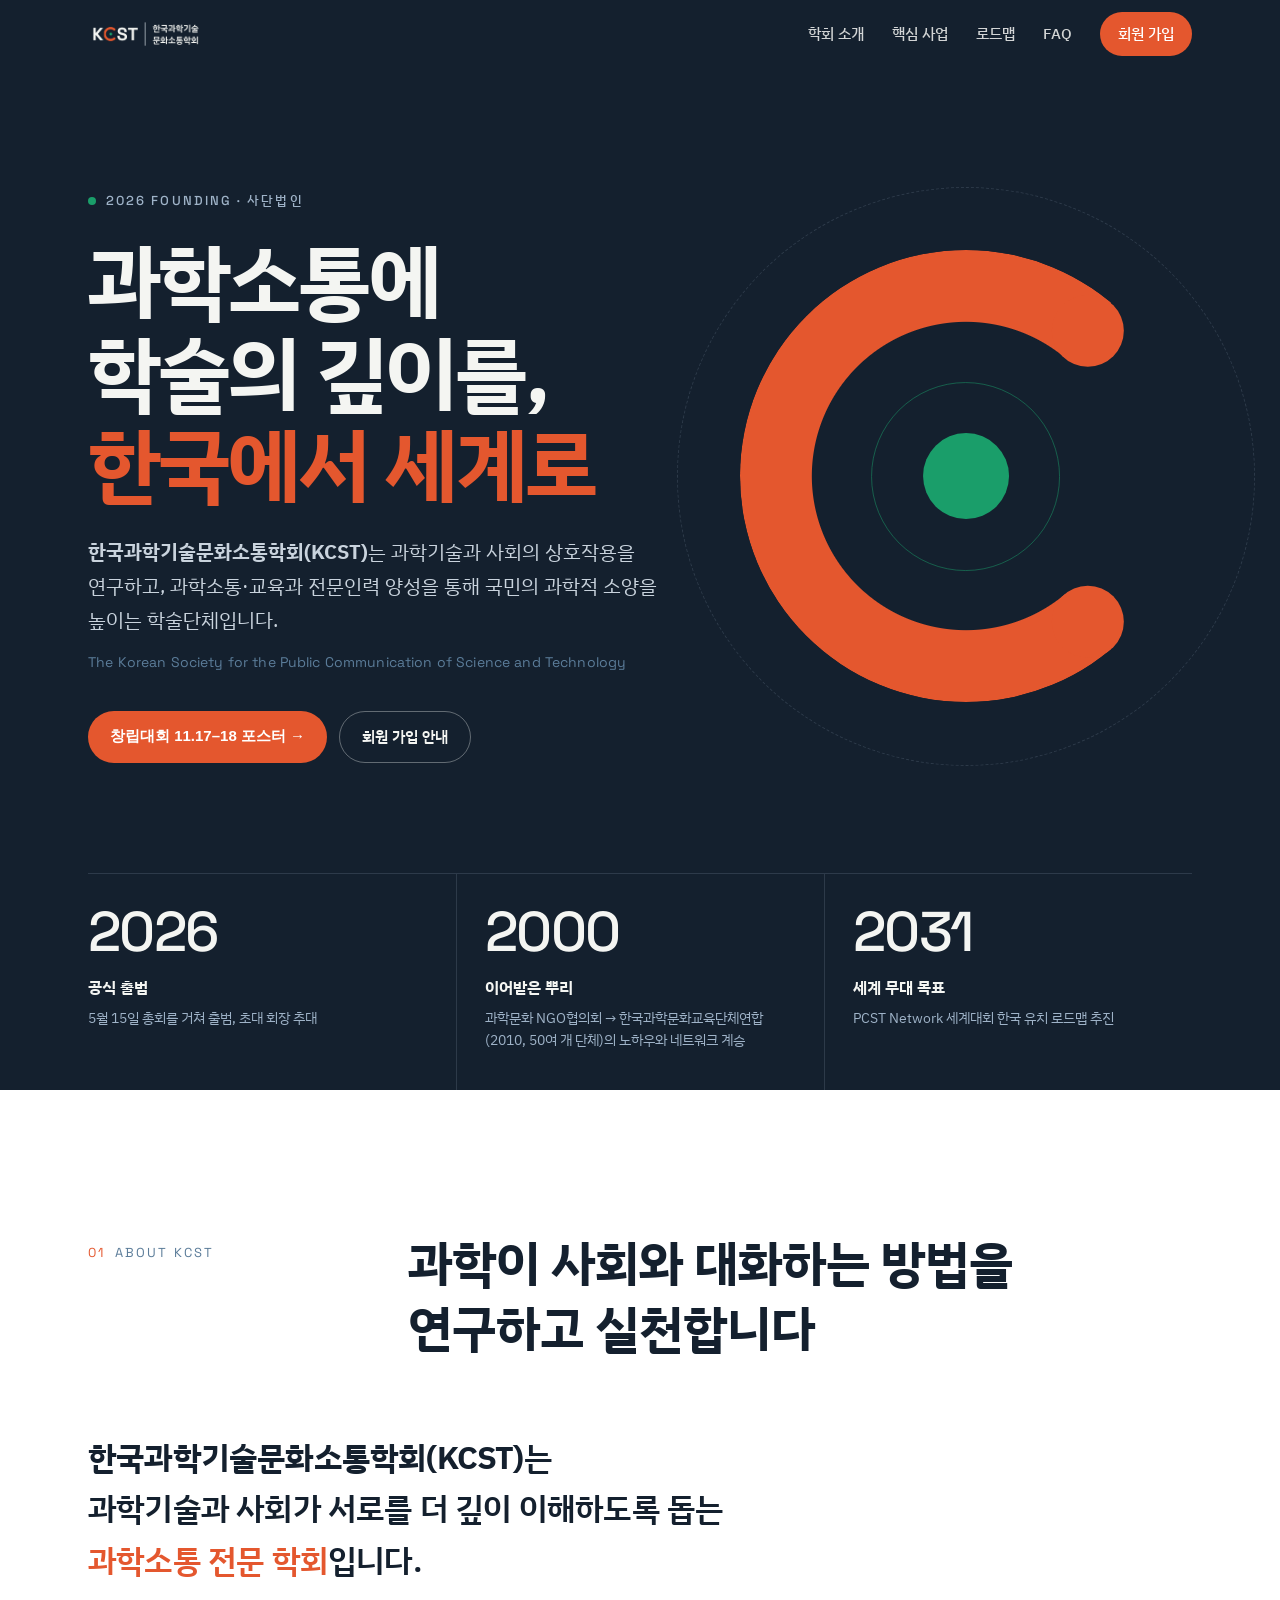
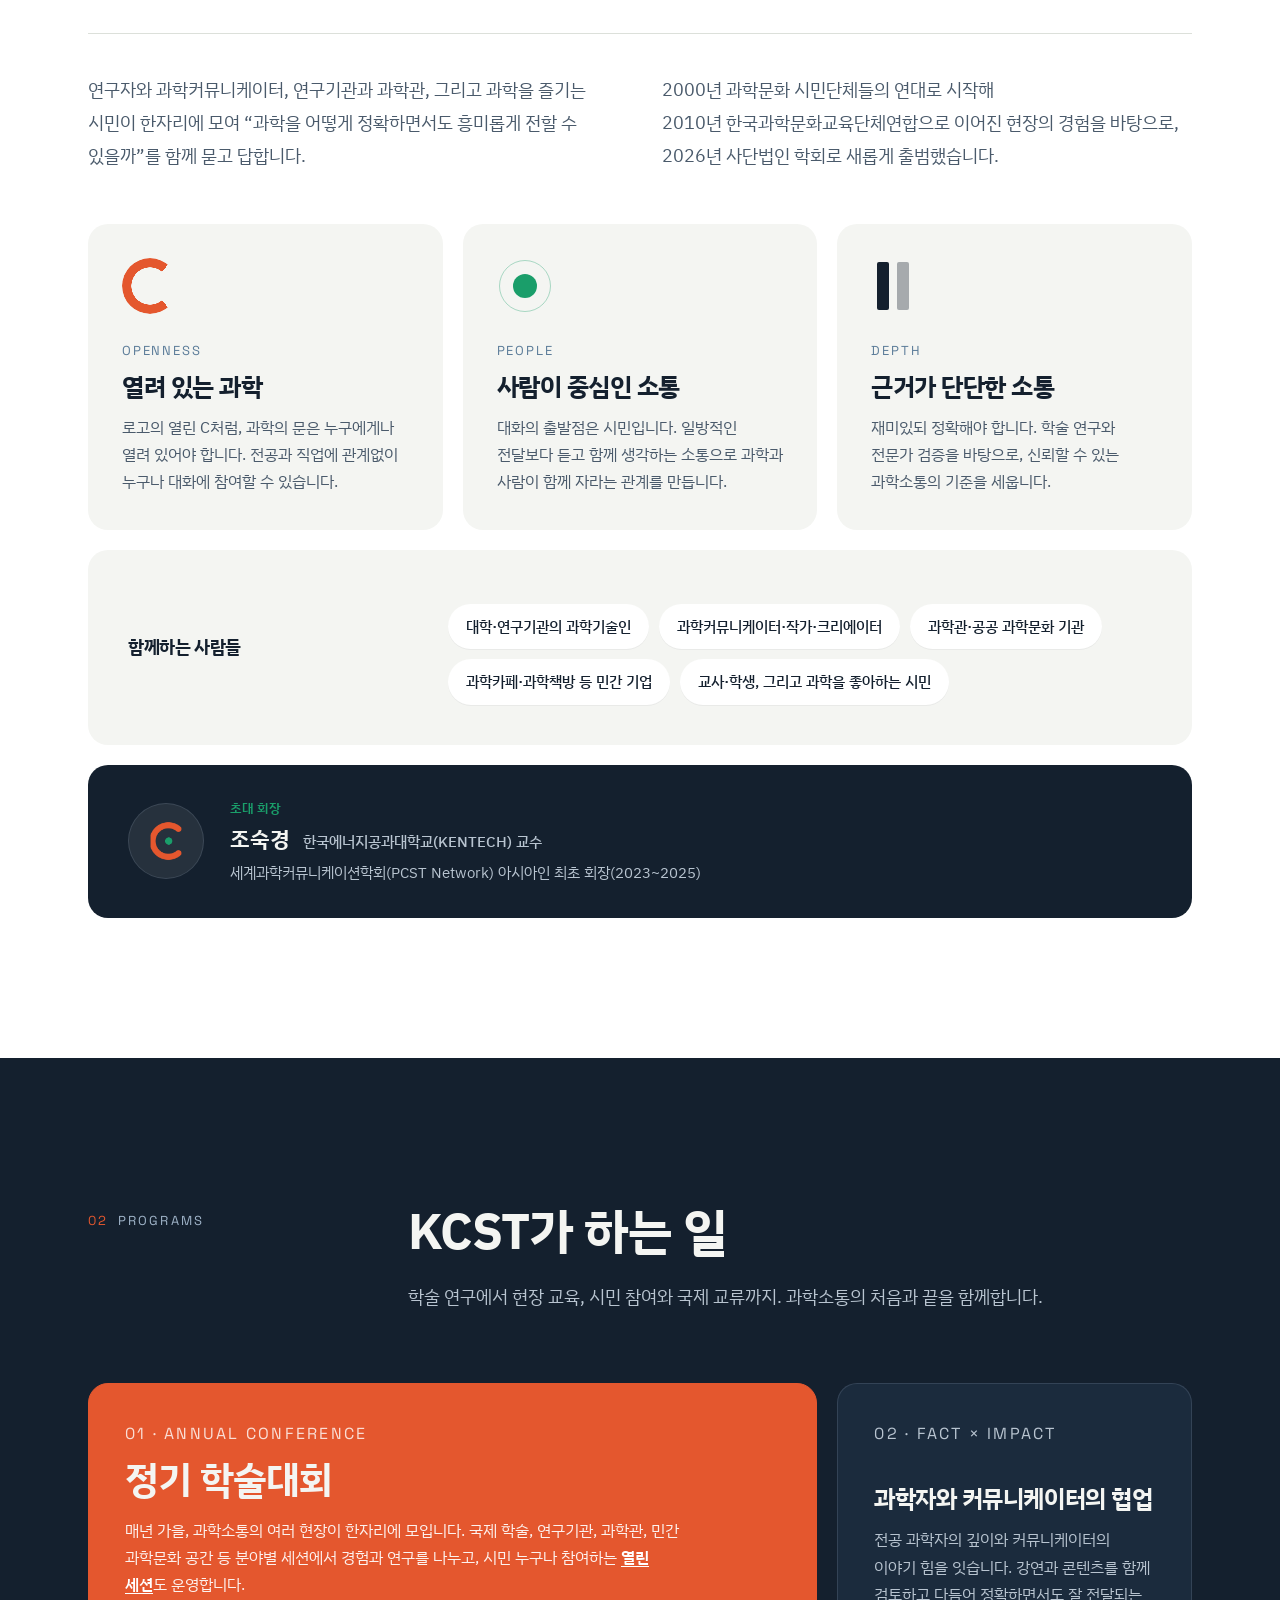
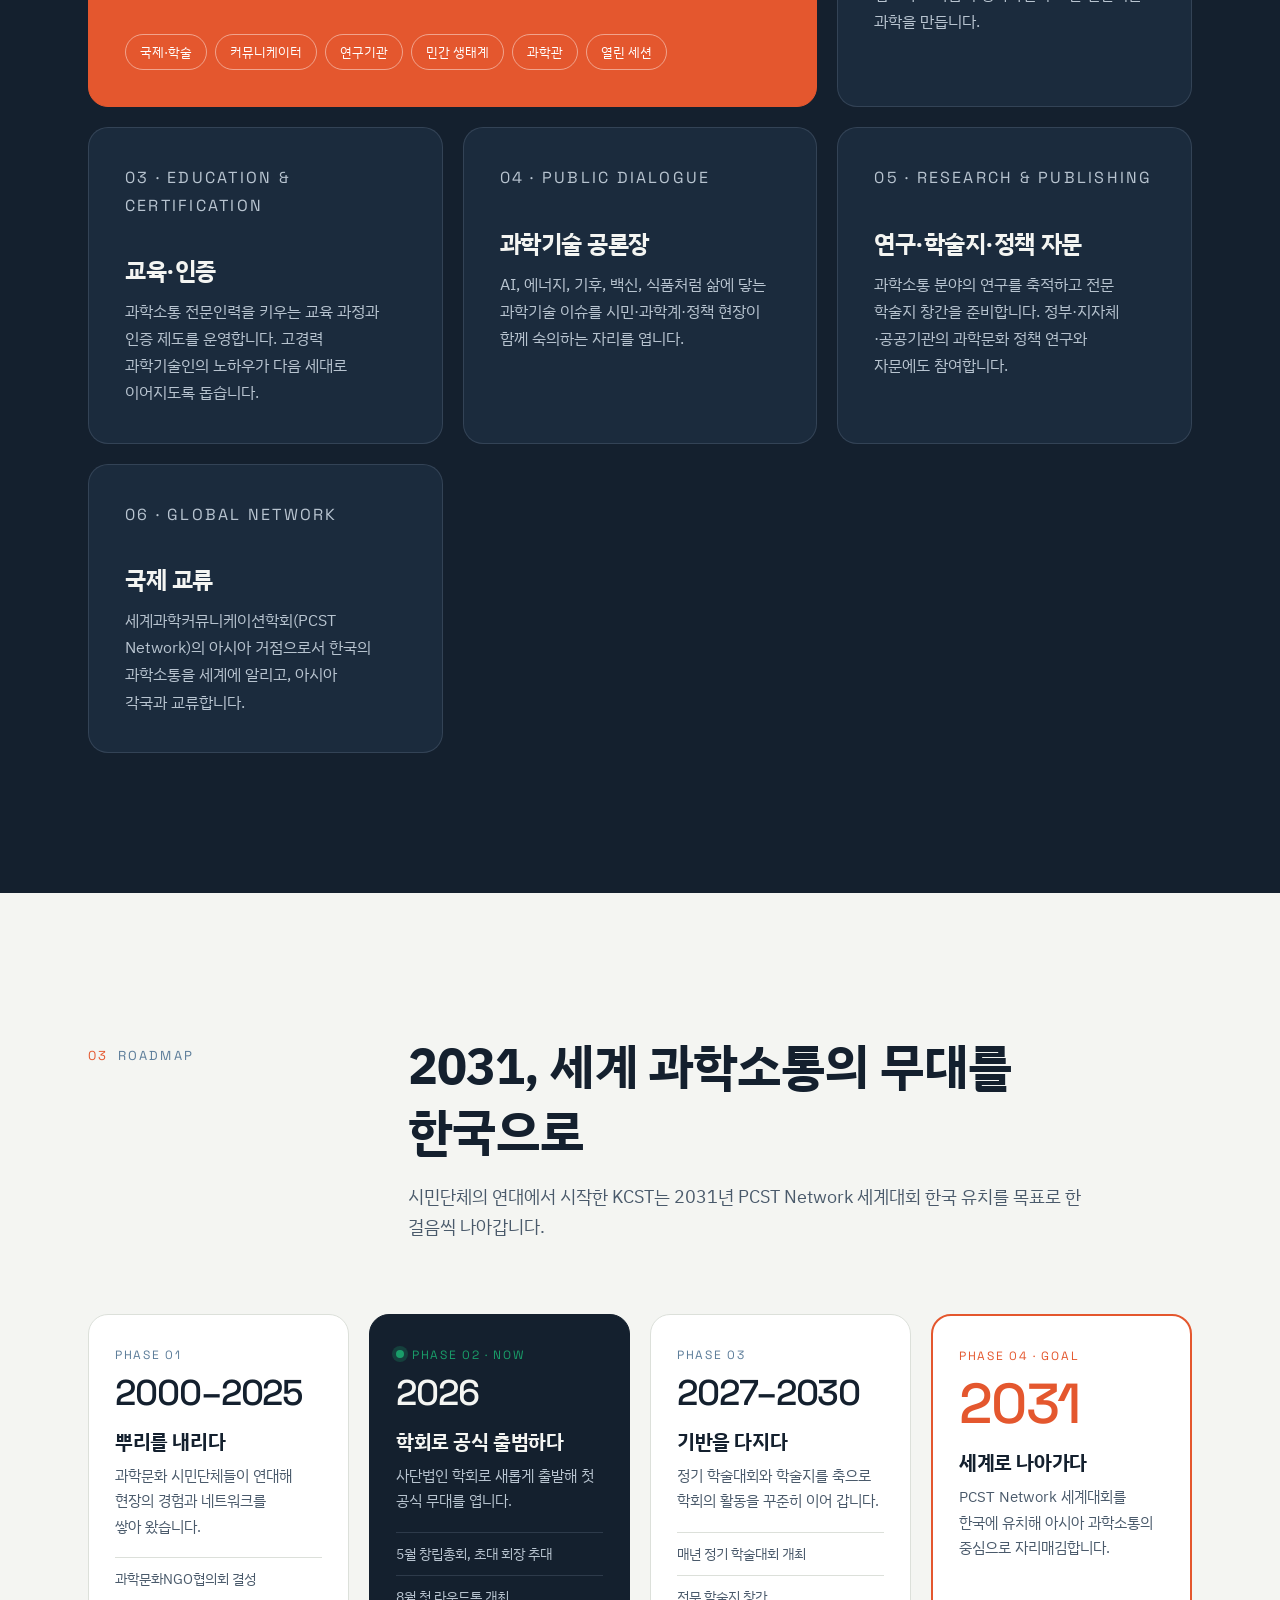
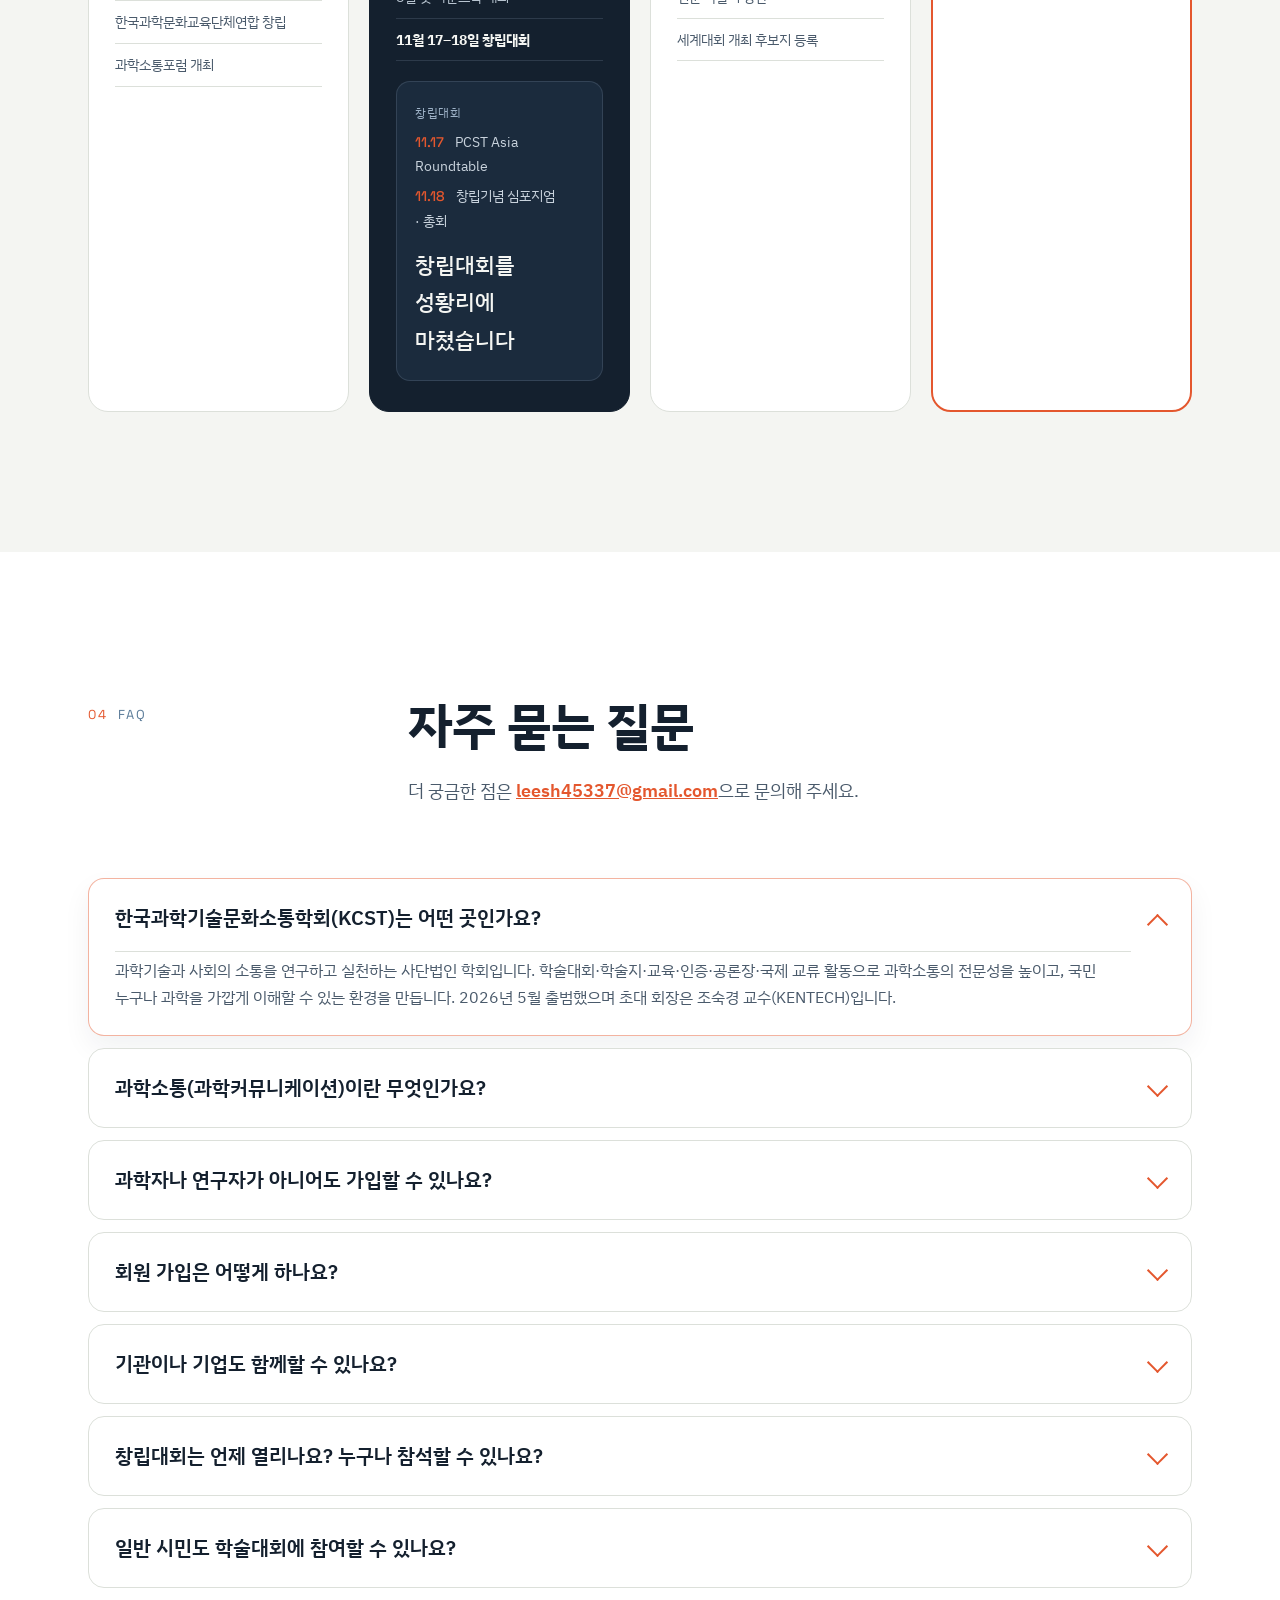
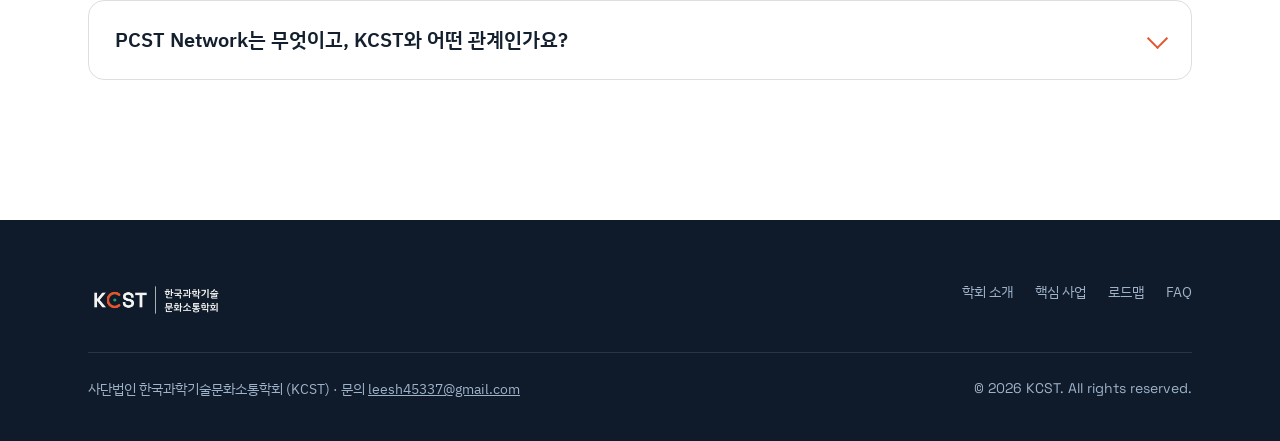
==== commit 4bc33864: "Add files via upload" ====
--- a/index.html
+++ b/index.html
@@ -33,13 +33,14 @@
 <meta name="twitter:description" content="과학소통에 학술의 깊이를, 한국에서 세계로.">
 <meta name="twitter:image" content="https://www.kcst.or.kr/assets/og-image.png">
 
+<link rel="icon" type="image/png" sizes="512x512" href="assets/favicon-512.png">
 <link rel="icon" type="image/png" href="assets/kcst-symbol.png">
 <link rel="apple-touch-icon" href="assets/apple-touch-icon.png">
 
 <link rel="preconnect" href="https://fonts.googleapis.com">
 <link rel="preconnect" href="https://fonts.gstatic.com" crossorigin>
 <link href="https://fonts.googleapis.com/css2?family=IBM+Plex+Sans+KR:wght@400;500;600;700&family=Space+Grotesk:wght@400;500;700&display=swap" rel="stylesheet">
-<link rel="stylesheet" href="kcst.css?v=4">
+<link rel="stylesheet" href="kcst.css?v=5">
 
 <!-- 구조화 데이터: 구글 리치결과 · 네이버 · AI 검색(GEO) -->
 <script type="application/ld+json">
@@ -82,13 +83,13 @@
     },
     {
       "@type":"Event",
-      "name":"한국과학기술문화소통학회 2026 창립대회 (PCST Asia 국제 토론회 · 창립기념 심포지엄 · 총회)",
+      "name":"한국과학기술문화소통학회 2026 창립대회 (PCST Asia Roundtable · 창립기념 심포지엄 · 총회)",
       "startDate":"2026-11-17",
       "endDate":"2026-11-18",
       "eventStatus":"https://schema.org/EventScheduled",
       "eventAttendanceMode":"https://schema.org/OfflineEventAttendanceMode",
       "location":{"@type":"Place","name":"장소 추후 공지","address":{"@type":"PostalAddress","addressCountry":"KR"}},
-      "description":"11월 17일 PCST Asia 국제 토론회, 11월 18일 창립기념 심포지엄 및 총회.",
+      "description":"11월 17일 PCST Asia Roundtable, 11월 18일 창립기념 심포지엄 및 총회.",
       "organizer":{"@id":"https://www.kcst.or.kr/#org"},
       "image":"https://www.kcst.or.kr/assets/og-image.png"
     },
@@ -100,7 +101,7 @@
         {"@type":"Question","name":"과학자나 연구자가 아니어도 가입할 수 있나요?","acceptedAnswer":{"@type":"Answer","text":"네. 과학커뮤니케이터, 작가와 크리에이터, 교사, 과학관과 공공기관 종사자, 과학문화 공간 운영자 등 과학소통에 관심 있는 분이라면 누구나 함께할 수 있습니다. 관련 분야 대학(원)생은 학생회원으로 가입할 수 있습니다."}},
         {"@type":"Question","name":"회원 가입은 어떻게 하나요?","acceptedAnswer":{"@type":"Answer","text":"입회원서를 제출하면 운영위원회 승인을 거쳐 회원이 됩니다. 회원은 정회원, 학생회원, 단체회원으로 나뉘며 정회원과 단체회원에게 총회 의결권과 선거권이 있습니다. 입회원서는 이메일로 요청해 주세요."}},
         {"@type":"Question","name":"기관이나 기업도 함께할 수 있나요?","acceptedAnswer":{"@type":"Answer","text":"네. 단체회원으로 가입해 학회 활동에 참여할 수 있으며, 학술대회 공동 개최와 후원, 과학소통 관련 연구·교육 위탁도 함께 논의할 수 있습니다."}},
-        {"@type":"Question","name":"창립대회는 언제 열리나요? 누구나 참석할 수 있나요?","acceptedAnswer":{"@type":"Answer","text":"2026년 11월 17일(화)부터 18일(수)까지 열립니다. 첫날은 아시아 각국 대표가 참여하는 PCST Asia 국제 토론회, 둘째 날은 창립기념 심포지엄과 총회가 진행됩니다. 장소와 참가 신청 방법은 확정되는 대로 이 페이지에서 안내합니다."}},
+        {"@type":"Question","name":"창립대회는 언제 열리나요? 누구나 참석할 수 있나요?","acceptedAnswer":{"@type":"Answer","text":"2026년 11월 17일(화)부터 18일(수)까지 열립니다. 첫날은 아시아 각국 대표가 참여하는 PCST Asia Roundtable, 둘째 날은 창립기념 심포지엄과 총회가 진행됩니다. 장소와 참가 신청 방법은 확정되는 대로 이 페이지에서 안내합니다."}},
         {"@type":"Question","name":"일반 시민도 학술대회에 참여할 수 있나요?","acceptedAnswer":{"@type":"Answer","text":"네. 2027년부터 매년 열리는 정기 학술대회에는 회원이 아닌 시민도 무료 또는 최소 비용으로 참여할 수 있는 열린 세션이 마련됩니다."}},
         {"@type":"Question","name":"PCST Network는 무엇이고, KCST와 어떤 관계인가요?","acceptedAnswer":{"@type":"Answer","text":"PCST Network(Public Communication of Science and Technology)는 전 세계 과학소통 연구자와 실천가가 모인 국제 네트워크입니다. KCST는 그 아시아 거점 역할을 맡고 있으며, 2031년 PCST 세계대회를 한국에 유치하기 위한 준비를 이어 가고 있습니다."}}
       ]
@@ -141,7 +142,7 @@
         <p class="hero__lead"><strong>한국과학기술문화소통학회(KCST)</strong>는 과학기술과 사회의 상호작용을 연구하고, 과학소통·교육과 전문인력 양성을 통해 국민의 과학적 소양을 높이는 학술단체입니다.</p>
         <p class="hero__en" lang="en">The Korean Society for the Public Communication of Science and Technology</p>
         <div class="hero__cta">
-          <a class="btn btn--o" href="#roadmap">창립대회 11.17–18 →</a>
+          <button class="btn btn--o" type="button" id="posterBtn" aria-haspopup="dialog" aria-controls="posterModal">창립대회 11.17–18 포스터 →</button>
           <a class="btn btn--ghost" href="#faq-join">회원 가입 안내</a>
         </div>
       </div>
@@ -297,7 +298,7 @@
         <ul><li>5월 창립총회, 초대 회장 추대</li><li>8월 첫 라운드톡 개최</li><li><b>11월 17–18일 창립대회</b></li></ul>
         <div class="ph__event">
           <p class="ph__event-t">창립대회</p>
-          <p><b class="en">11.17</b> PCST Asia 국제 토론회</p>
+          <p><b class="en">11.17</b> PCST Asia Roundtable</p>
           <p><b class="en">11.18</b> 창립기념 심포지엄 · 총회</p>
           <p class="countdown" id="countdown"></p>
         </div>
@@ -335,7 +336,7 @@
       <details><summary>과학자나 연구자가 아니어도 가입할 수 있나요?</summary><p>네. 과학커뮤니케이터, 작가와 크리에이터, 교사, 과학관과 공공기관 종사자, 과학문화 공간 운영자 등 과학소통에 관심 있는 분이라면 누구나 함께할 수 있습니다. 관련 분야 대학(원)생은 학생회원으로 가입할 수 있습니다.</p></details>
       <details id="faq-join"><summary>회원 가입은 어떻게 하나요?</summary><p>입회원서를 제출하면 운영위원회 승인을 거쳐 회원이 됩니다. 회원은 정회원, 학생회원, 단체회원으로 나뉘며 정회원과 단체회원에게 총회 의결권과 선거권이 있습니다. 입회원서는 이메일로 요청해 주세요.</p></details>
       <details><summary>기관이나 기업도 함께할 수 있나요?</summary><p>네. 단체회원으로 가입해 학회 활동에 참여할 수 있으며, 학술대회 공동 개최와 후원, 과학소통 관련 연구·교육 위탁도 함께 논의할 수 있습니다.</p></details>
-      <details><summary>창립대회는 언제 열리나요? 누구나 참석할 수 있나요?</summary><p>2026년 11월 17일(화)부터 18일(수)까지 열립니다. 첫날은 아시아 각국 대표가 참여하는 PCST Asia 국제 토론회, 둘째 날은 창립기념 심포지엄과 총회가 진행됩니다. 장소와 참가 신청 방법은 확정되는 대로 이 페이지에서 안내합니다.</p></details>
+      <details><summary>창립대회는 언제 열리나요? 누구나 참석할 수 있나요?</summary><p>2026년 11월 17일(화)부터 18일(수)까지 열립니다. 첫날은 아시아 각국 대표가 참여하는 PCST Asia Roundtable, 둘째 날은 창립기념 심포지엄과 총회가 진행됩니다. 장소와 참가 신청 방법은 확정되는 대로 이 페이지에서 안내합니다.</p></details>
       <details><summary>일반 시민도 학술대회에 참여할 수 있나요?</summary><p>네. 2027년부터 매년 열리는 정기 학술대회에는 회원이 아닌 시민도 무료 또는 최소 비용으로 참여할 수 있는 열린 세션이 마련됩니다.</p></details>
       <details><summary>PCST Network는 무엇이고, KCST와 어떤 관계인가요?</summary><p>PCST Network(Public Communication of Science and Technology)는 전 세계 과학소통 연구자와 실천가가 모인 국제 네트워크입니다. KCST는 그 아시아 거점 역할을 맡고 있으며, 2031년 PCST 세계대회를 한국에 유치하기 위한 준비를 이어 가고 있습니다.</p></details>
     </div>
@@ -343,6 +344,25 @@
 </section>
 
 </main>
+
+<!-- 창립대회 포스터 팝업 -->
+<div class="pm" id="posterModal" role="dialog" aria-modal="true" aria-labelledby="posterTitle" hidden>
+  <div class="pm__back" data-close></div>
+  <div class="pm__box" role="document">
+    <div class="pm__bar">
+      <p class="pm__title" id="posterTitle">2026 창립대회 · 11.17–18</p>
+      <div class="pm__acts">
+        <a class="pm__act" id="posterDl" href="assets/poster-founding-conference.png" download="KCST-창립대회-포스터.png">이미지 저장</a>
+        <button class="pm__close" type="button" id="posterClose" aria-label="포스터 닫기">
+          <svg width="18" height="18" viewBox="0 0 18 18" aria-hidden="true"><path d="M2 2l14 14M16 2L2 16" stroke="currentColor" stroke-width="2" stroke-linecap="round" fill="none"/></svg>
+        </button>
+      </div>
+    </div>
+    <div class="pm__scroll">
+      <img src="assets/poster-founding-conference.png" alt="2026 한국과학기술문화소통학회 창립대회 포스터 — 11월 17일 PCST Asia Roundtable, 11월 18일 창립기념 심포지엄 및 정기 총회" width="683" height="1024">
+    </div>
+  </div>
+</div>
 
 <footer class="ft">
   <div class="wrap">
@@ -378,6 +398,39 @@
   document.querySelectorAll('a[href="#faq-join"]').forEach(function(a){a.addEventListener('click',function(){document.getElementById('faq-join').open=true})});
 
   document.querySelectorAll('a.mail[data-u][data-d]').forEach(function(a){a.href='mailto:'+a.dataset.u+'@'+a.dataset.d;});
+
+  /* ── 창립대회 포스터 팝업 ── */
+  var modal=document.getElementById('posterModal'),pBtn=document.getElementById('posterBtn'),pClose=document.getElementById('posterClose');
+  if(modal&&pBtn){
+    var lastFocus=null;
+    function openPoster(){
+      lastFocus=document.activeElement;
+      modal.hidden=false;
+      document.documentElement.style.overflow='hidden';
+      requestAnimationFrame(function(){modal.classList.add('is-on')});
+      if(pClose)pClose.focus();
+    }
+    function closePoster(){
+      modal.classList.remove('is-on');
+      document.documentElement.style.overflow='';
+      window.setTimeout(function(){modal.hidden=true;},220);
+      if(lastFocus&&lastFocus.focus)lastFocus.focus();
+    }
+    pBtn.addEventListener('click',openPoster);
+    if(pClose)pClose.addEventListener('click',closePoster);
+    modal.addEventListener('click',function(e){if(e.target.hasAttribute('data-close'))closePoster()});
+    document.addEventListener('keydown',function(e){
+      if(modal.hidden)return;
+      if(e.key==='Escape'){closePoster();return;}
+      if(e.key==='Tab'){
+        var f=modal.querySelectorAll('a[href],button');
+        if(!f.length)return;
+        var first=f[0],last=f[f.length-1];
+        if(e.shiftKey&&document.activeElement===first){e.preventDefault();last.focus();}
+        else if(!e.shiftKey&&document.activeElement===last){e.preventDefault();first.focus();}
+      }
+    });
+  }
 
   var cd=document.getElementById('countdown');
   var start=new Date('2026-11-17T00:00:00+09:00'),end=new Date('2026-11-19T00:00:00+09:00'),now=new Date();
--- a/kcst.css
+++ b/kcst.css
@@ -169,6 +169,30 @@
 .faq details>p{padding:0 60px 24px 26px;color:var(--text-2);font-size:16px;position:relative}
 .faq details>p::before{content:'';display:block;position:absolute;left:26px;right:60px;top:-6px;border-top:1px solid var(--line)}
 
+/* ---------- 창립대회 포스터 팝업 ---------- */
+.pm{position:fixed;inset:0;z-index:80;display:grid;place-items:center;padding:clamp(0px,3vw,32px);opacity:0;transition:opacity .22s ease}
+.pm.is-on{opacity:1}
+.pm[hidden]{display:none}
+.pm__back{position:absolute;inset:0;background:rgba(15,26,43,.86);backdrop-filter:blur(6px)}
+.pm__box{position:relative;display:flex;flex-direction:column;width:min(100%,720px);max-height:100%;background:var(--navy);border-radius:18px;overflow:hidden;transform:translateY(12px) scale(.985);transition:transform .22s ease;box-shadow:0 30px 80px rgba(0,0,0,.5)}
+.pm.is-on .pm__box{transform:none}
+.pm__bar{display:flex;align-items:center;justify-content:space-between;gap:16px;padding:14px 16px 14px 22px;border-bottom:1px solid var(--line-d);flex:none}
+.pm__title{font-size:15px;font-weight:600;color:var(--paper);margin:0}
+.pm__acts{display:flex;align-items:center;gap:10px;flex:none}
+.pm__act{font-size:13px;font-weight:500;color:#C9D3DD;text-decoration:none;padding:8px 14px;border-radius:999px;border:1px solid rgba(159,179,200,.35);transition:color .2s,border-color .2s}
+.pm__act:hover{color:var(--paper);border-color:var(--paper)}
+.pm__close{width:40px;height:40px;flex:none;display:grid;place-items:center;background:rgba(244,245,242,.08);border:0;border-radius:50%;color:var(--paper);cursor:pointer;transition:background .2s}
+.pm__close:hover{background:var(--orange)}
+.pm__scroll{overflow:auto;-webkit-overflow-scrolling:touch;background:var(--paper)}
+.pm__scroll img{width:100%;height:auto;display:block}
+@media (max-width:620px){
+  .pm{padding:0}
+  .pm__box{width:100%;max-height:100%;border-radius:0;height:100%}
+  .pm__bar{padding:12px 12px 12px 16px}
+  .pm__title{font-size:14px}
+  .pm__act{font-size:12px;padding:7px 12px}
+}
+
 /* ---------- footer ---------- */
 .ft{background:var(--ink);color:var(--mist);padding:60px 0 40px;font-size:14px}
 .ft__top{display:flex;justify-content:space-between;gap:30px;flex-wrap:wrap;padding-bottom:32px;border-bottom:1px solid var(--line-d)}
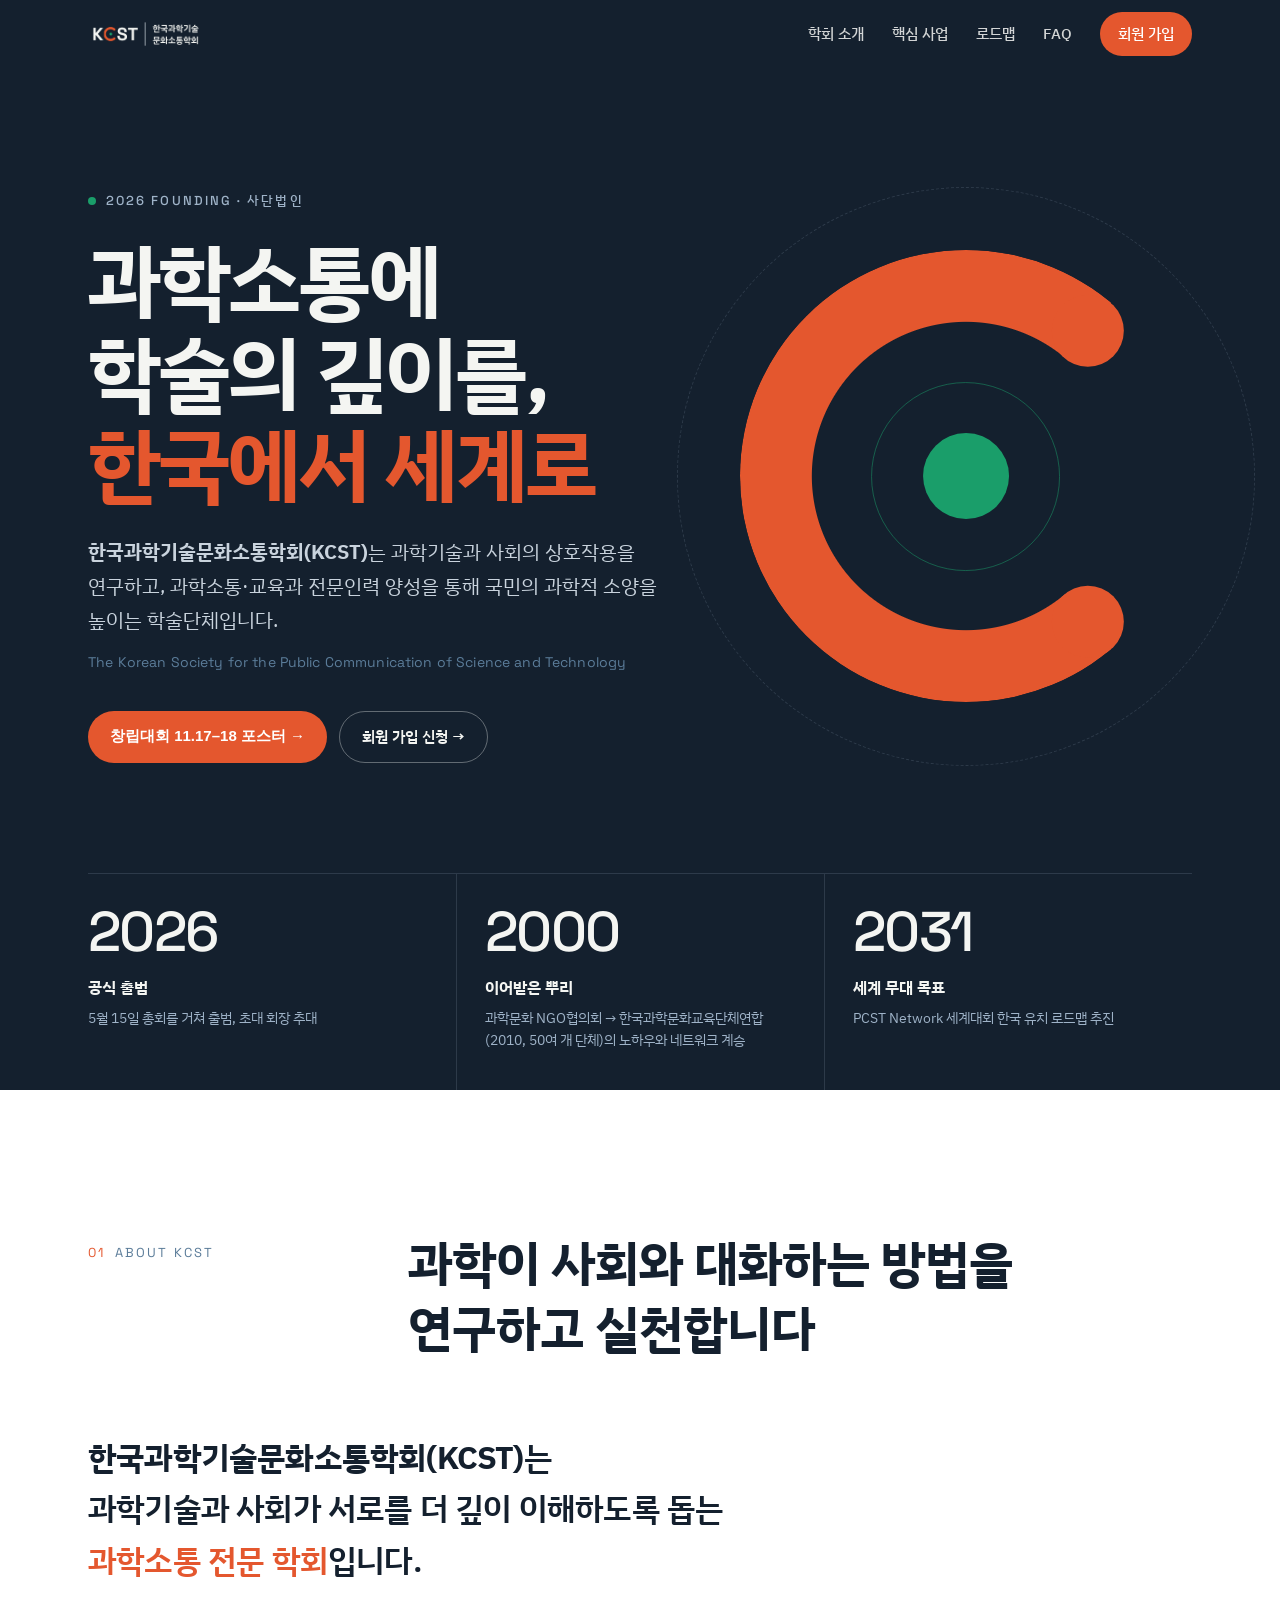
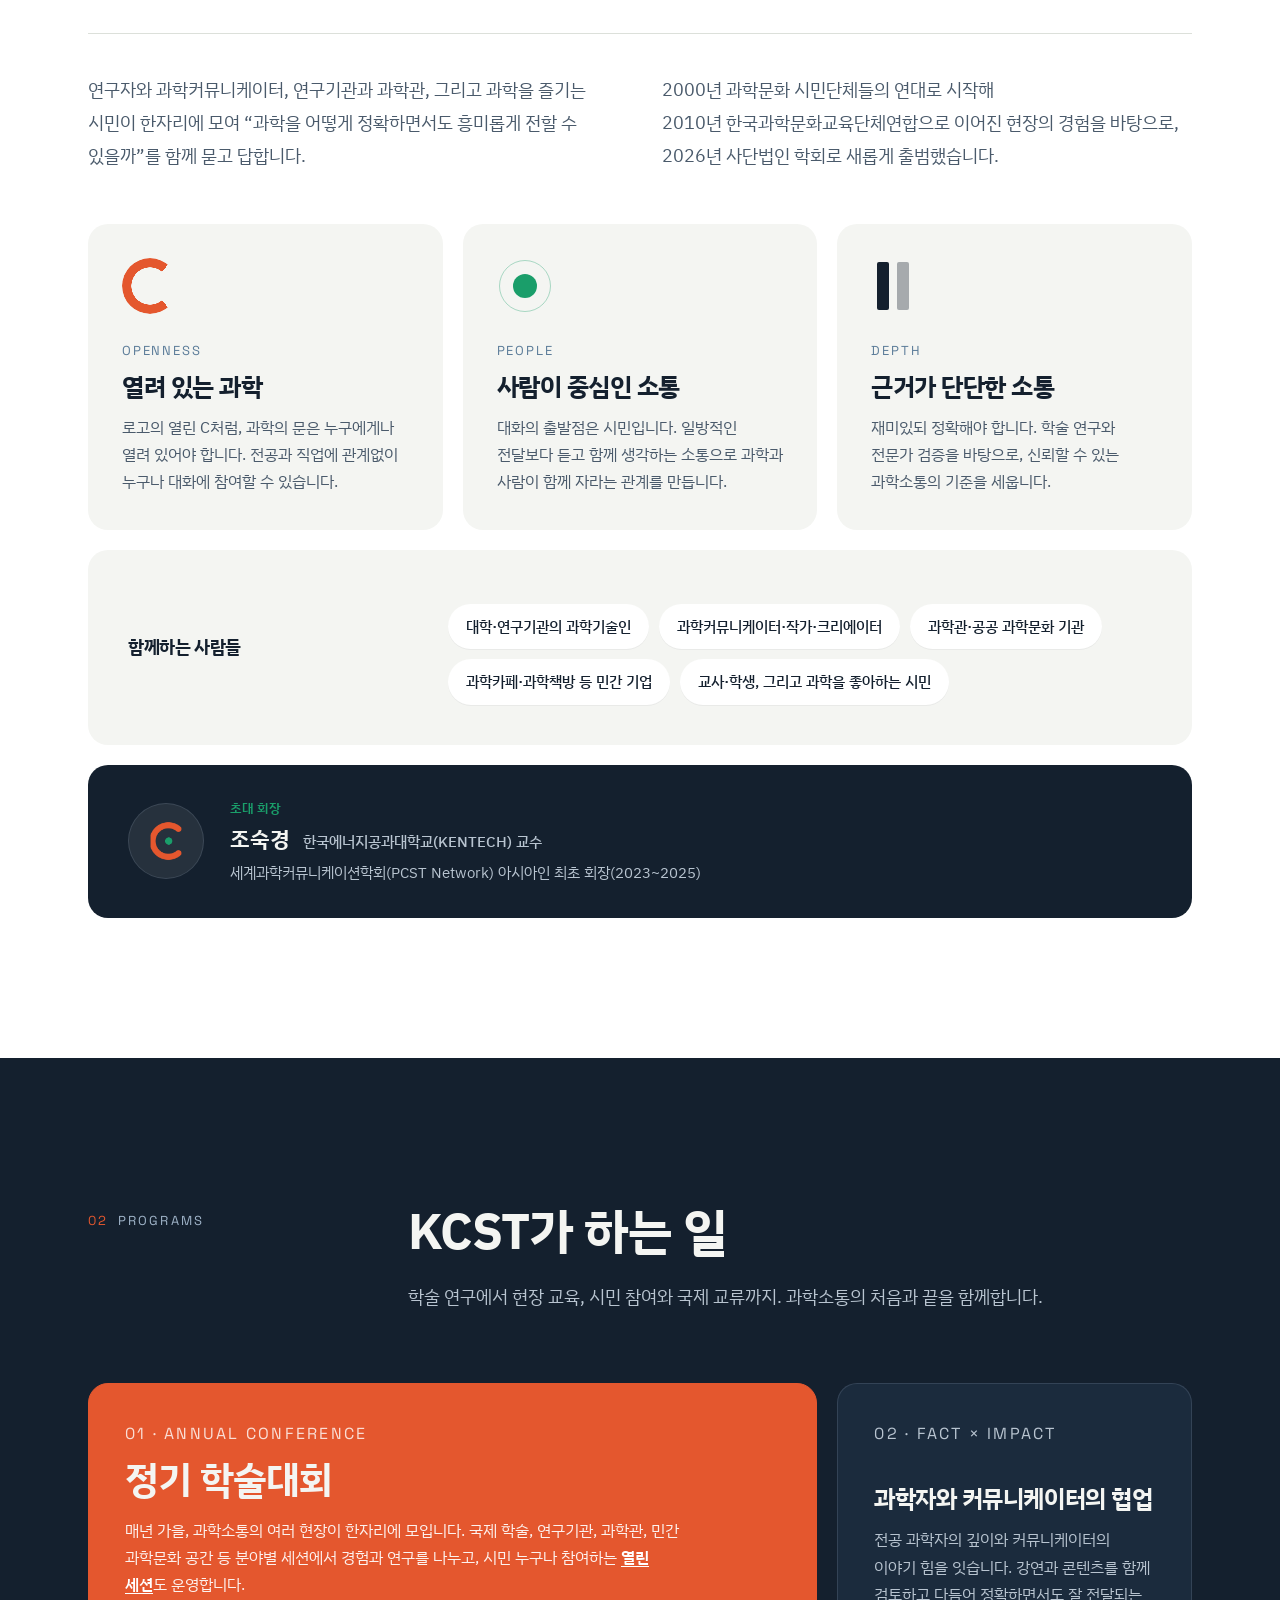
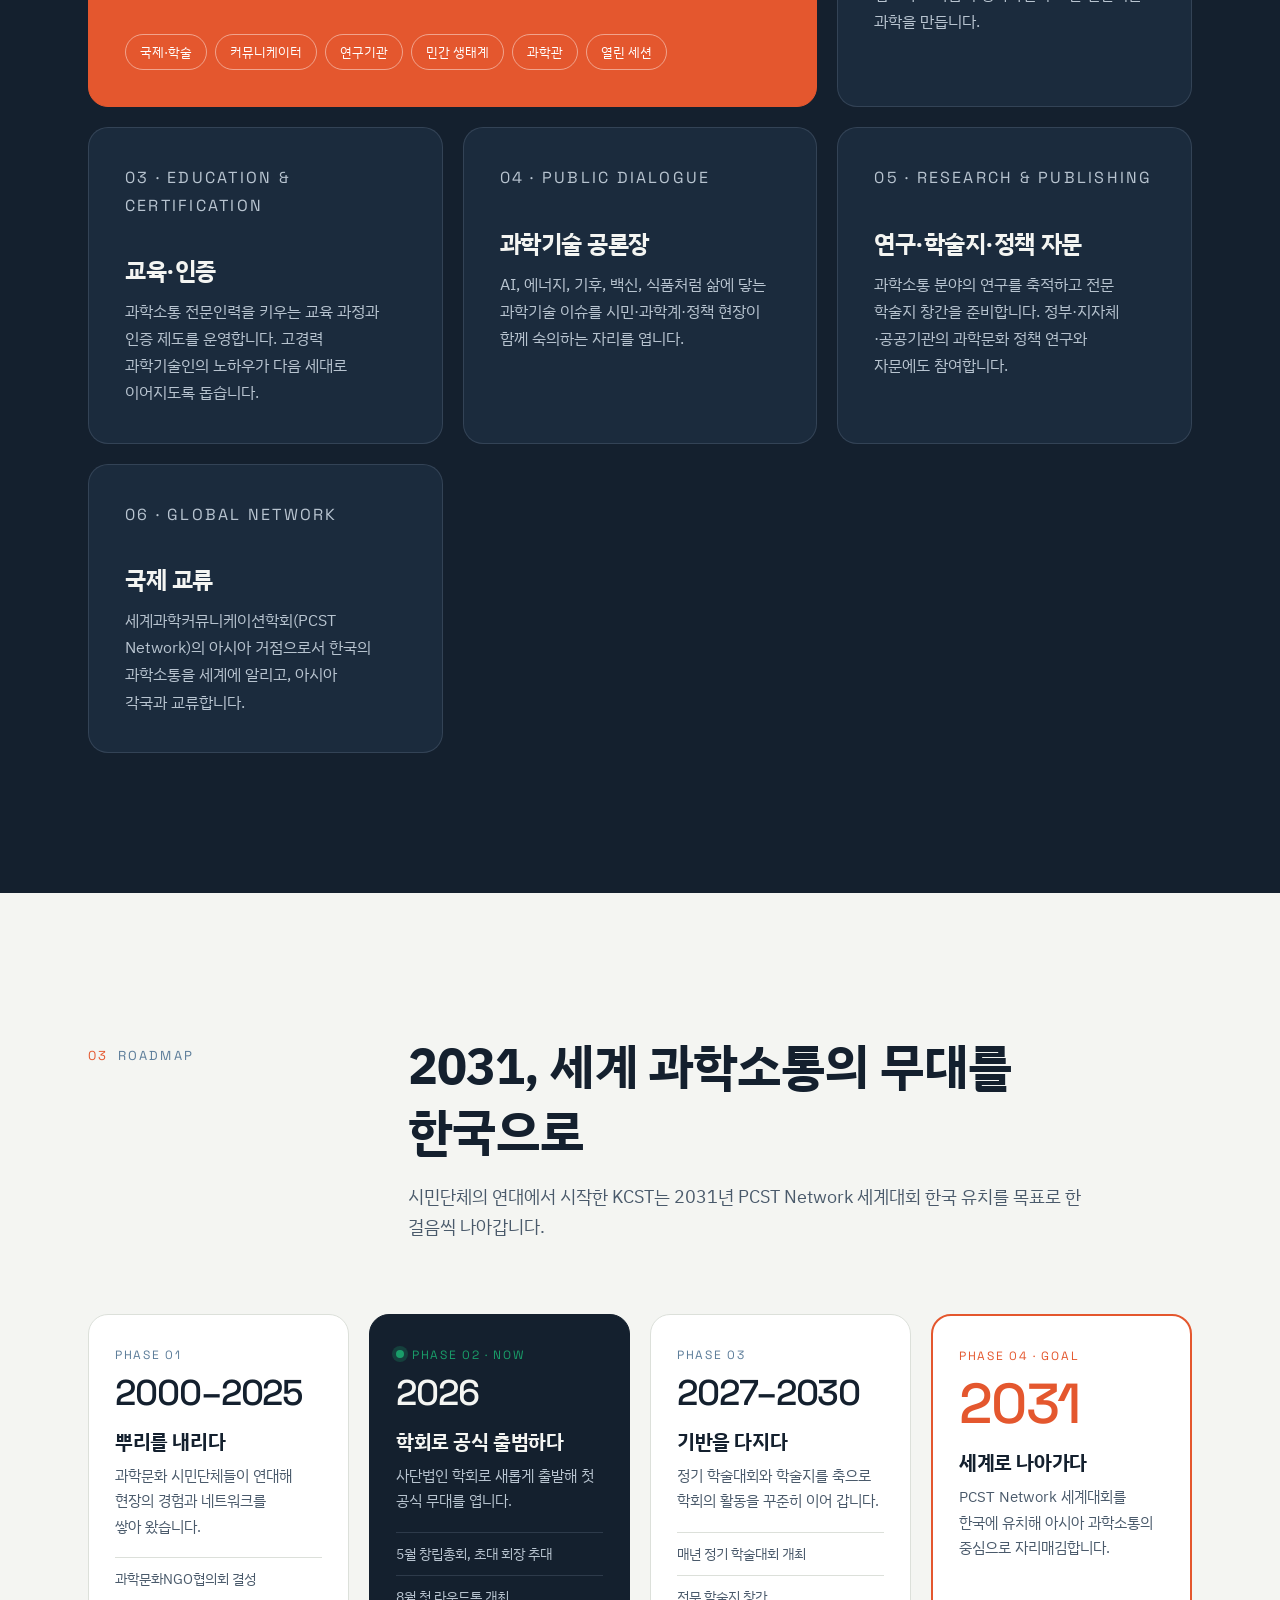
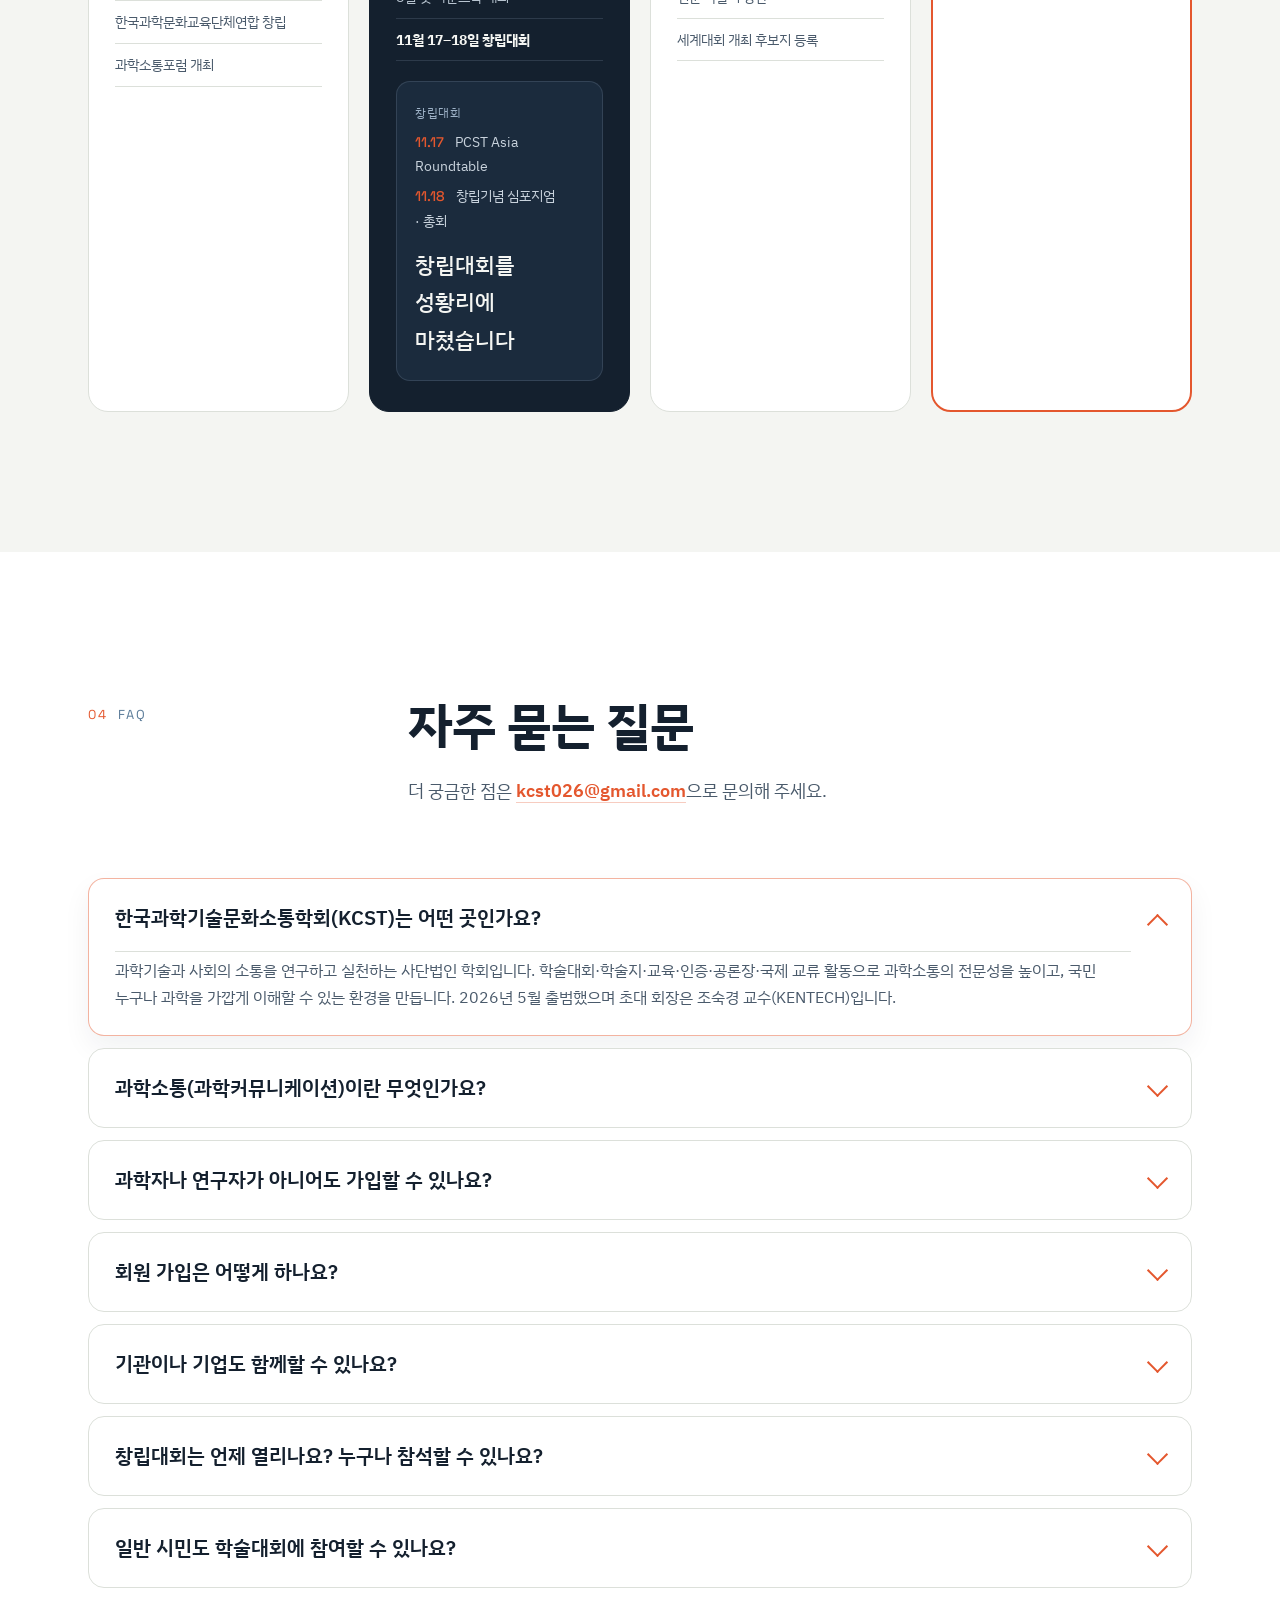
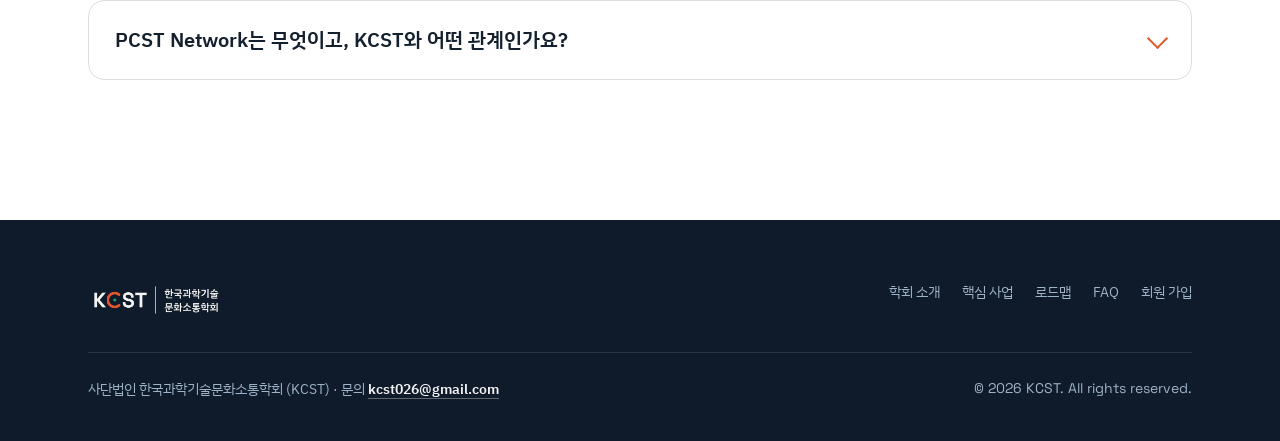
==== commit 82711899: "Restore index.html and add missing member-signup styles - Restore the landing page (index.html) that" ====
--- a/index.html
+++ b/index.html
@@ -40,7 +40,7 @@
 <link rel="preconnect" href="https://fonts.googleapis.com">
 <link rel="preconnect" href="https://fonts.gstatic.com" crossorigin>
 <link href="https://fonts.googleapis.com/css2?family=IBM+Plex+Sans+KR:wght@400;500;600;700&family=Space+Grotesk:wght@400;500;700&display=swap" rel="stylesheet">
-<link rel="stylesheet" href="kcst.css?v=5">
+<link rel="stylesheet" href="kcst.css?v=7">
 
 <!-- 구조화 데이터: 구글 리치결과 · 네이버 · AI 검색(GEO) -->
 <script type="application/ld+json">
@@ -99,7 +99,7 @@
         {"@type":"Question","name":"한국과학기술문화소통학회(KCST)는 어떤 곳인가요?","acceptedAnswer":{"@type":"Answer","text":"과학기술과 사회의 소통을 연구하고 실천하는 사단법인 학회입니다. 학술대회·학술지·교육·인증·공론장·국제 교류 활동으로 과학소통의 전문성을 높이고, 국민 누구나 과학을 가깝게 이해할 수 있는 환경을 만듭니다. 2026년 5월 출범했으며 초대 회장은 조숙경 교수(KENTECH)입니다."}},
         {"@type":"Question","name":"과학소통(과학커뮤니케이션)이란 무엇인가요?","acceptedAnswer":{"@type":"Answer","text":"과학기술의 지식과 쟁점을 시민과 나누고, 시민의 질문과 의견을 다시 과학계로 전하는 양방향의 활동을 말합니다. 강연·책·영상·전시는 물론, 과학기술 정책에 대한 시민 토론까지 모두 과학소통에 포함됩니다."}},
         {"@type":"Question","name":"과학자나 연구자가 아니어도 가입할 수 있나요?","acceptedAnswer":{"@type":"Answer","text":"네. 과학커뮤니케이터, 작가와 크리에이터, 교사, 과학관과 공공기관 종사자, 과학문화 공간 운영자 등 과학소통에 관심 있는 분이라면 누구나 함께할 수 있습니다. 관련 분야 대학(원)생은 학생회원으로 가입할 수 있습니다."}},
-        {"@type":"Question","name":"회원 가입은 어떻게 하나요?","acceptedAnswer":{"@type":"Answer","text":"입회원서를 제출하면 운영위원회 승인을 거쳐 회원이 됩니다. 회원은 정회원, 학생회원, 단체회원으로 나뉘며 정회원과 단체회원에게 총회 의결권과 선거권이 있습니다. 입회원서는 이메일로 요청해 주세요."}},
+        {"@type":"Question","name":"회원 가입은 어떻게 하나요?","acceptedAnswer":{"@type":"Answer","text":"입회원서를 제출하면 운영위원회 승인을 거쳐 회원이 됩니다. 회원은 정회원, 학생회원, 단체회원으로 나뉘며 정회원과 단체회원에게 총회 의결권과 선거권이 있습니다. 입회원서는 온라인 신청 폼(https://forms.gle/DdCJWvpAFcnhkfWRA)에서 작성할 수 있습니다. 회비는 임원 10만 원, 정회원 5만 원, 대학원생 2만 원, 대학생 이하 1만 원이며, 신한은행 100-036-767550 (예금주 (사)한국과학기술문화소통학회 조숙경)으로 납부합니다."}},
         {"@type":"Question","name":"기관이나 기업도 함께할 수 있나요?","acceptedAnswer":{"@type":"Answer","text":"네. 단체회원으로 가입해 학회 활동에 참여할 수 있으며, 학술대회 공동 개최와 후원, 과학소통 관련 연구·교육 위탁도 함께 논의할 수 있습니다."}},
         {"@type":"Question","name":"창립대회는 언제 열리나요? 누구나 참석할 수 있나요?","acceptedAnswer":{"@type":"Answer","text":"2026년 11월 17일(화)부터 18일(수)까지 열립니다. 첫날은 아시아 각국 대표가 참여하는 PCST Asia Roundtable, 둘째 날은 창립기념 심포지엄과 총회가 진행됩니다. 장소와 참가 신청 방법은 확정되는 대로 이 페이지에서 안내합니다."}},
         {"@type":"Question","name":"일반 시민도 학술대회에 참여할 수 있나요?","acceptedAnswer":{"@type":"Answer","text":"네. 2027년부터 매년 열리는 정기 학술대회에는 회원이 아닌 시민도 무료 또는 최소 비용으로 참여할 수 있는 열린 세션이 마련됩니다."}},
@@ -124,7 +124,7 @@
       <a href="#programs">핵심 사업</a>
       <a href="#roadmap">로드맵</a>
       <a href="#faq">FAQ</a>
-      <a class="btn btn--o btn--sm" href="#faq-join">회원 가입</a>
+      <a class="btn btn--o btn--sm" href="https://forms.gle/DdCJWvpAFcnhkfWRA" target="_blank" rel="noopener">회원 가입</a>
     </nav>
     <button class="hd__menu" id="menuBtn" aria-label="메뉴 열기" aria-expanded="false" aria-controls="nav"><span></span></button>
   </div>
@@ -143,7 +143,7 @@
         <p class="hero__en" lang="en">The Korean Society for the Public Communication of Science and Technology</p>
         <div class="hero__cta">
           <button class="btn btn--o" type="button" id="posterBtn" aria-haspopup="dialog" aria-controls="posterModal">창립대회 11.17–18 포스터 →</button>
-          <a class="btn btn--ghost" href="#faq-join">회원 가입 안내</a>
+          <a class="btn btn--ghost" href="https://forms.gle/DdCJWvpAFcnhkfWRA" target="_blank" rel="noopener">회원 가입 신청 →</a>
         </div>
       </div>
       <div class="hero__art" aria-hidden="true">
@@ -327,14 +327,33 @@
       <p class="sec__num"><i>04</i>FAQ</p>
       <div>
         <h2 id="faq-title">자주 묻는 질문</h2>
-        <p class="sec__intro">더 궁금한 점은 <a class="mail" data-u="leesh45337" data-d="gmail.com">leesh45337&#64;gmail&#46;com</a>으로 문의해 주세요.</p>
+        <p class="sec__intro">더 궁금한 점은 <a class="mail" data-u="kcst026" data-d="gmail.com">kcst026&#64;gmail&#46;com</a>으로 문의해 주세요.</p>
       </div>
     </div>
     <div class="faq">
       <details open><summary>한국과학기술문화소통학회(KCST)는 어떤 곳인가요?</summary><p>과학기술과 사회의 소통을 연구하고 실천하는 사단법인 학회입니다. 학술대회·학술지·교육·인증·공론장·국제 교류 활동으로 과학소통의 전문성을 높이고, 국민 누구나 과학을 가깝게 이해할 수 있는 환경을 만듭니다. 2026년 5월 출범했으며 초대 회장은 조숙경 교수(KENTECH)입니다.</p></details>
       <details><summary>과학소통(과학커뮤니케이션)이란 무엇인가요?</summary><p>과학기술의 지식과 쟁점을 시민과 나누고, 시민의 질문과 의견을 다시 과학계로 전하는 양방향의 활동을 말합니다. 강연·책·영상·전시는 물론, 과학기술 정책에 대한 시민 토론까지 모두 과학소통에 포함됩니다.</p></details>
       <details><summary>과학자나 연구자가 아니어도 가입할 수 있나요?</summary><p>네. 과학커뮤니케이터, 작가와 크리에이터, 교사, 과학관과 공공기관 종사자, 과학문화 공간 운영자 등 과학소통에 관심 있는 분이라면 누구나 함께할 수 있습니다. 관련 분야 대학(원)생은 학생회원으로 가입할 수 있습니다.</p></details>
-      <details id="faq-join"><summary>회원 가입은 어떻게 하나요?</summary><p>입회원서를 제출하면 운영위원회 승인을 거쳐 회원이 됩니다. 회원은 정회원, 학생회원, 단체회원으로 나뉘며 정회원과 단체회원에게 총회 의결권과 선거권이 있습니다. 입회원서는 이메일로 요청해 주세요.</p></details>
+      <details id="faq-join"><summary>회원 가입은 어떻게 하나요?</summary>
+        <p>입회원서를 제출하면 운영위원회 승인을 거쳐 회원이 됩니다. 회원은 정회원, 학생회원, 단체회원으로 나뉘며 정회원과 단체회원에게 총회 의결권과 선거권이 있습니다. 입회원서는 아래 신청 버튼에서 온라인으로 작성할 수 있습니다.</p>
+        <div class="fee">
+          <p class="fee__k">회비 납부 안내</p>
+          <ul class="fee__rows">
+            <li class="fee__r"><span>임원</span><b>10만 원</b></li>
+            <li class="fee__r"><span>정회원</span><b>5만 원</b></li>
+            <li class="fee__r"><span>대학원생</span><b>2만 원</b></li>
+            <li class="fee__r"><span>대학생 이하</span><b>1만 원</b></li>
+          </ul>
+          <div class="fee__bank">
+            <p>신한은행 <b>100-036-767550</b></p>
+            <p>예금주 (사)한국과학기술문화소통학회 조숙경</p>
+          </div>
+        </div>
+        <div class="join-cta">
+          <a class="btn btn--o" href="https://forms.gle/DdCJWvpAFcnhkfWRA" target="_blank" rel="noopener">입회원서 작성하기 →</a>
+          <p>구글 폼으로 온라인 접수 · 제출 후 운영위원회 승인을 거쳐 회원이 됩니다.</p>
+        </div>
+      </details>
       <details><summary>기관이나 기업도 함께할 수 있나요?</summary><p>네. 단체회원으로 가입해 학회 활동에 참여할 수 있으며, 학술대회 공동 개최와 후원, 과학소통 관련 연구·교육 위탁도 함께 논의할 수 있습니다.</p></details>
       <details><summary>창립대회는 언제 열리나요? 누구나 참석할 수 있나요?</summary><p>2026년 11월 17일(화)부터 18일(수)까지 열립니다. 첫날은 아시아 각국 대표가 참여하는 PCST Asia Roundtable, 둘째 날은 창립기념 심포지엄과 총회가 진행됩니다. 장소와 참가 신청 방법은 확정되는 대로 이 페이지에서 안내합니다.</p></details>
       <details><summary>일반 시민도 학술대회에 참여할 수 있나요?</summary><p>네. 2027년부터 매년 열리는 정기 학술대회에는 회원이 아닌 시민도 무료 또는 최소 비용으로 참여할 수 있는 열린 세션이 마련됩니다.</p></details>
@@ -352,14 +371,15 @@
     <div class="pm__bar">
       <p class="pm__title" id="posterTitle">2026 창립대회 · 11.17–18</p>
       <div class="pm__acts">
-        <a class="pm__act" id="posterDl" href="assets/poster-founding-conference.png" download="KCST-창립대회-포스터.png">이미지 저장</a>
+        <a class="pm__act pm__act--cta" href="https://forms.gle/DdCJWvpAFcnhkfWRA" target="_blank" rel="noopener">회원 가입 신청</a>
+        <a class="pm__act" id="posterDl" href="assets/popup-membership-poster.png?v=2" download="KCST-창립대회-회원모집.png">이미지 저장</a>
         <button class="pm__close" type="button" id="posterClose" aria-label="포스터 닫기">
           <svg width="18" height="18" viewBox="0 0 18 18" aria-hidden="true"><path d="M2 2l14 14M16 2L2 16" stroke="currentColor" stroke-width="2" stroke-linecap="round" fill="none"/></svg>
         </button>
       </div>
     </div>
     <div class="pm__scroll">
-      <img src="assets/poster-founding-conference.png" alt="2026 한국과학기술문화소통학회 창립대회 포스터 — 11월 17일 PCST Asia Roundtable, 11월 18일 창립기념 심포지엄 및 정기 총회" width="683" height="1024">
+      <img src="assets/popup-membership-poster.png?v=2" alt="2026 한국과학기술문화소통학회 창립대회·회원 모집 포스터 — 11월 17일 PCST Asia Roundtable, 11월 18일 창립기념 심포지엄·정기 총회, 회원 모집 공고" width="682" height="1024">
     </div>
   </div>
 </div>
@@ -369,11 +389,11 @@
     <div class="ft__top">
       <img src="assets/logo-h-dark.png" alt="한국과학기술문화소통학회 KCST" width="1024" height="299" loading="lazy">
       <nav aria-label="푸터 메뉴">
-        <a href="#about">학회 소개</a><a href="#programs">핵심 사업</a><a href="#roadmap">로드맵</a><a href="#faq">FAQ</a>
+        <a href="#about">학회 소개</a><a href="#programs">핵심 사업</a><a href="#roadmap">로드맵</a><a href="#faq">FAQ</a><a href="https://forms.gle/DdCJWvpAFcnhkfWRA" target="_blank" rel="noopener">회원 가입</a>
       </nav>
     </div>
     <div class="ft__bot">
-      <address>사단법인 한국과학기술문화소통학회 (KCST) · 문의 <a class="mail" data-u="leesh45337" data-d="gmail.com">leesh45337&#64;gmail&#46;com</a></address>
+      <address>사단법인 한국과학기술문화소통학회 (KCST) · 문의 <a class="mail" data-u="kcst026" data-d="gmail.com">kcst026&#64;gmail&#46;com</a></address>
       <p class="en">© 2026 KCST. All rights reserved.</p>
     </div>
   </div>
--- a/kcst.css
+++ b/kcst.css
@@ -169,6 +169,27 @@
 .faq details>p{padding:0 60px 24px 26px;color:var(--text-2);font-size:16px;position:relative}
 .faq details>p::before{content:'';display:block;position:absolute;left:26px;right:60px;top:-6px;border-top:1px solid var(--line)}
 
+/* 회비 안내 */
+.fee{margin:16px 60px 0 26px;padding:18px 20px;border-radius:14px;background:var(--paper);border:1px solid var(--line)}
+.fee__k{font-size:12px;letter-spacing:.08em;color:var(--slate);font-weight:600;margin:0 0 10px}
+.fee__rows{list-style:none;margin:0;padding:0}
+.fee__r{display:flex;align-items:baseline;justify-content:space-between;gap:16px;padding:9px 0;border-bottom:1px solid var(--line);font-size:15px;color:var(--text-2)}
+.fee__r:last-child{border-bottom:0}
+.fee__r b{color:var(--text);font-weight:600;white-space:nowrap}
+.fee__bank{margin-top:12px;padding-top:12px;border-top:1px dashed var(--line)}
+.fee__bank p{font-size:14px;color:var(--text-2);line-height:1.6;padding:2px 0;margin:0}
+.fee__bank b{color:var(--text);font-weight:600}
+
+/* 입회원서 신청 */
+.join-cta{margin:18px 60px 26px 26px;padding-top:20px;border-top:1px solid var(--line);display:flex;flex-direction:column;align-items:flex-start;gap:10px}
+.join-cta p{font-size:13px;color:var(--slate);margin:0;line-height:1.6}
+
+/* 이메일 링크 */
+.mail{color:var(--orange);font-weight:600;text-decoration:none;border-bottom:1px solid rgba(228,87,46,.3);transition:border-color .2s}
+.mail:hover{border-bottom-color:var(--orange)}
+.ft .mail{color:var(--paper);border-bottom-color:rgba(244,245,242,.35)}
+.ft .mail:hover{color:var(--orange);border-bottom-color:var(--orange)}
+
 /* ---------- 창립대회 포스터 팝업 ---------- */
 .pm{position:fixed;inset:0;z-index:80;display:grid;place-items:center;padding:clamp(0px,3vw,32px);opacity:0;transition:opacity .22s ease}
 .pm.is-on{opacity:1}
@@ -181,6 +202,8 @@
 .pm__acts{display:flex;align-items:center;gap:10px;flex:none}
 .pm__act{font-size:13px;font-weight:500;color:#C9D3DD;text-decoration:none;padding:8px 14px;border-radius:999px;border:1px solid rgba(159,179,200,.35);transition:color .2s,border-color .2s}
 .pm__act:hover{color:var(--paper);border-color:var(--paper)}
+.pm__act--cta{background:var(--orange);border-color:var(--orange);color:#fff;font-weight:600}
+.pm__act--cta:hover{background:#cf4a23;border-color:#cf4a23;color:#fff}
 .pm__close{width:40px;height:40px;flex:none;display:grid;place-items:center;background:rgba(244,245,242,.08);border:0;border-radius:50%;color:var(--paper);cursor:pointer;transition:background .2s}
 .pm__close:hover{background:var(--orange)}
 .pm__scroll{overflow:auto;-webkit-overflow-scrolling:touch;background:var(--paper)}
@@ -248,5 +271,8 @@
   .hd__logo img{height:28px}
   .faq summary{padding:20px 54px 20px 20px;font-size:17px}
   .faq details>p{padding:0 24px 22px 20px}
+  .fee{margin:16px 20px 0;padding:16px}
+  .join-cta{margin:16px 20px 22px;align-items:stretch}
+  .join-cta .btn{justify-content:center}
   .hero__cta .btn{flex:1;justify-content:center}
 }
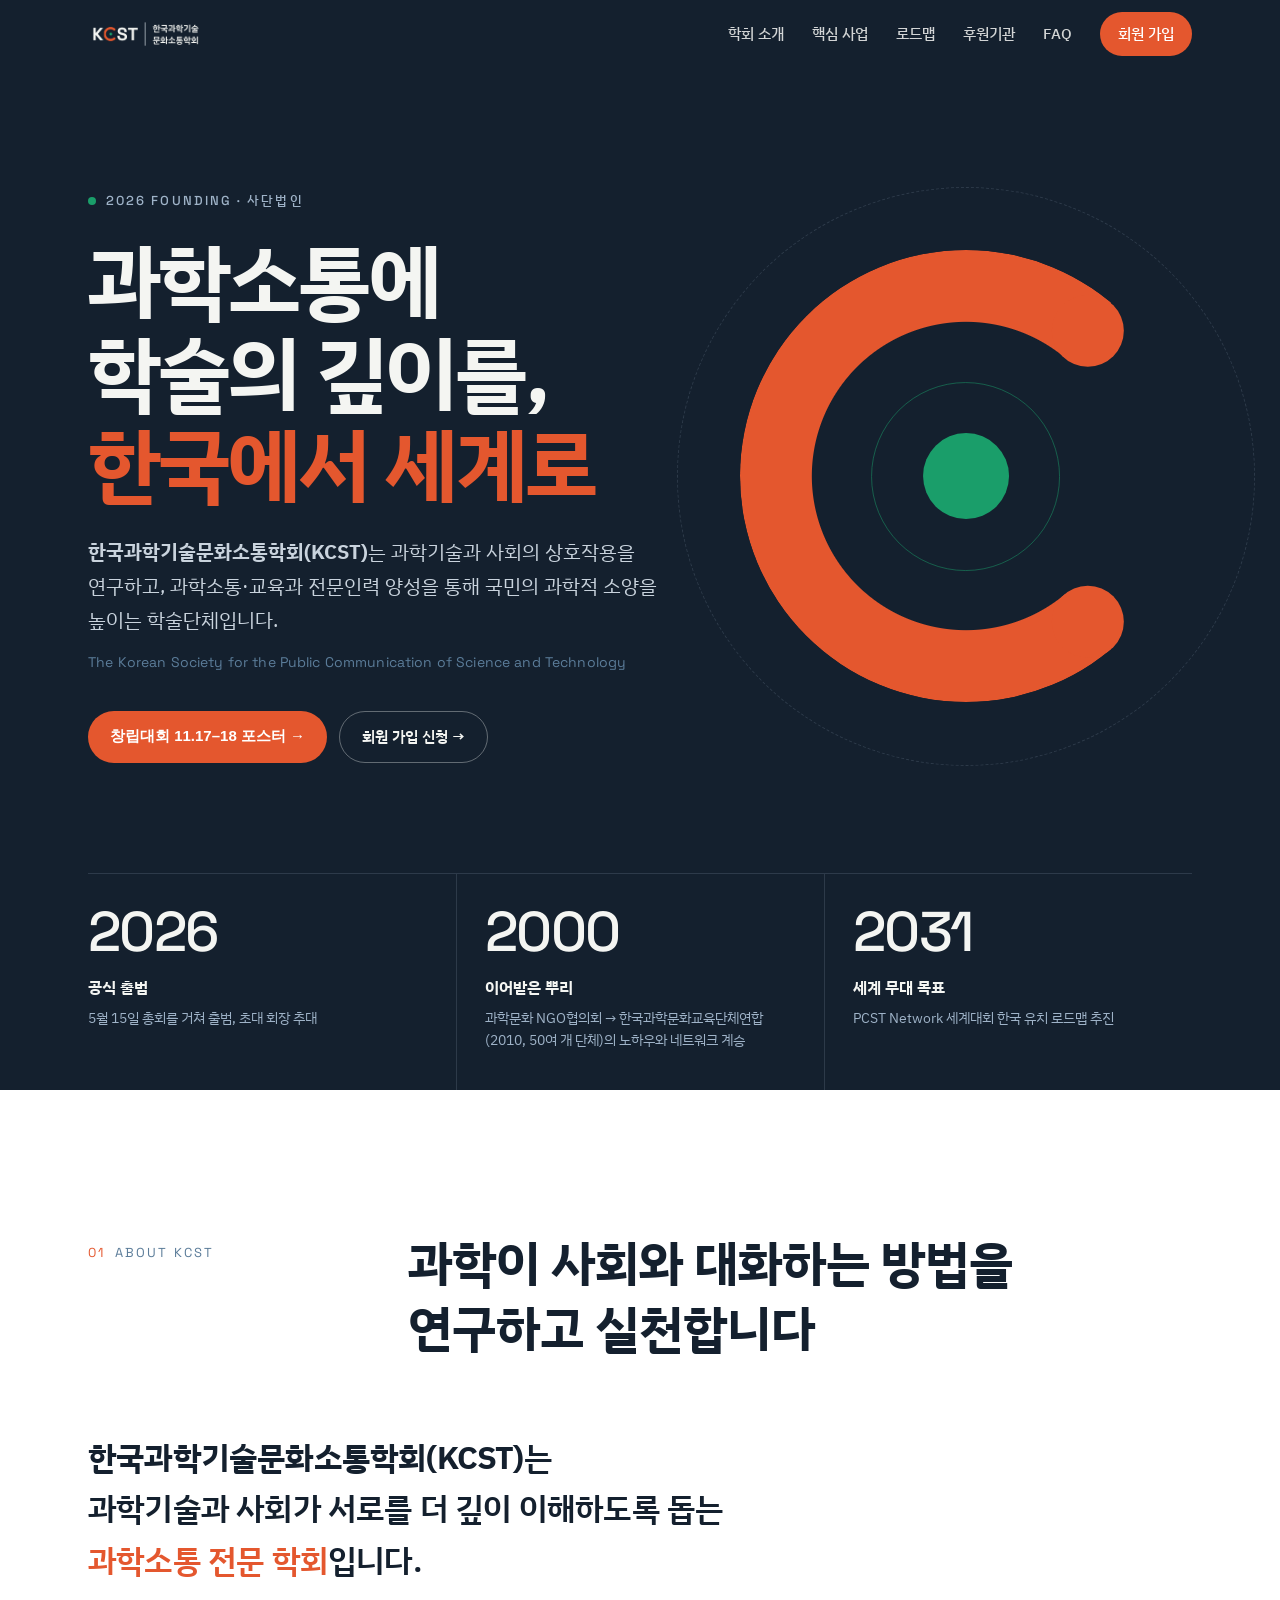
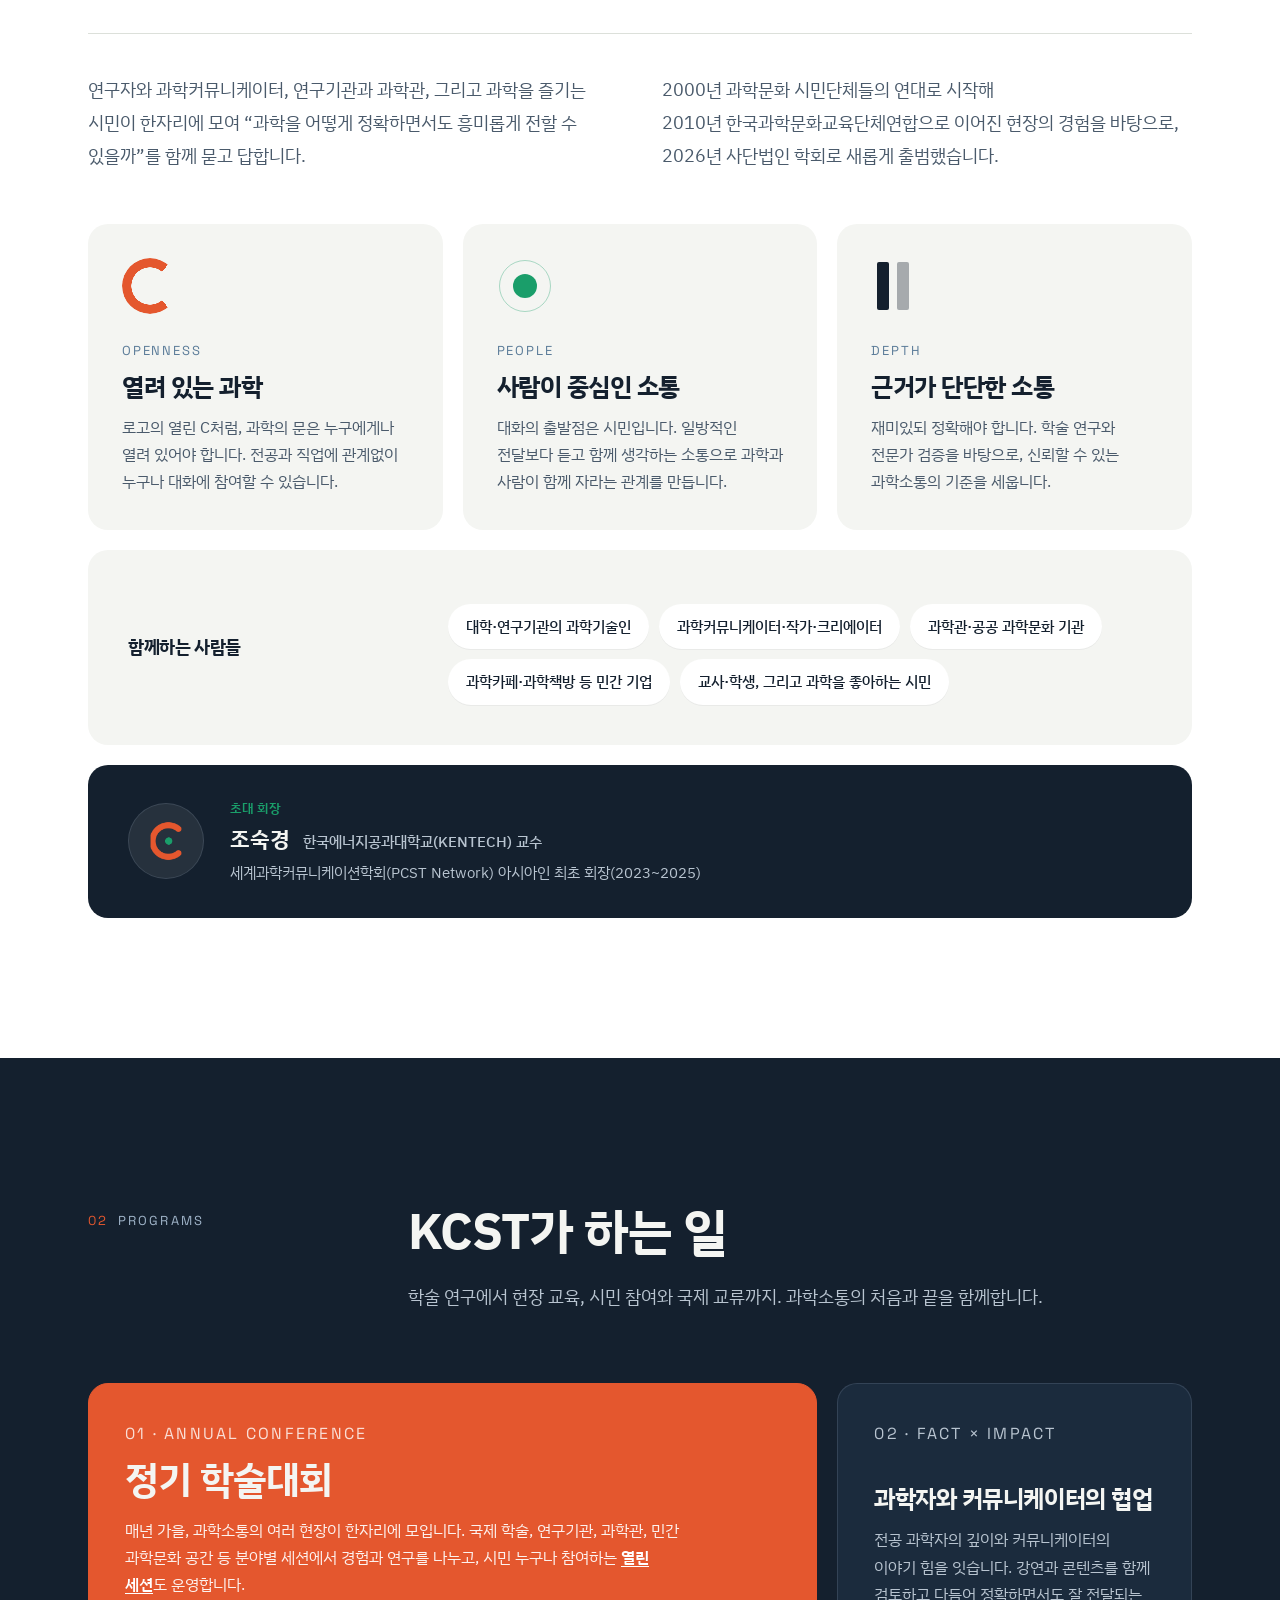
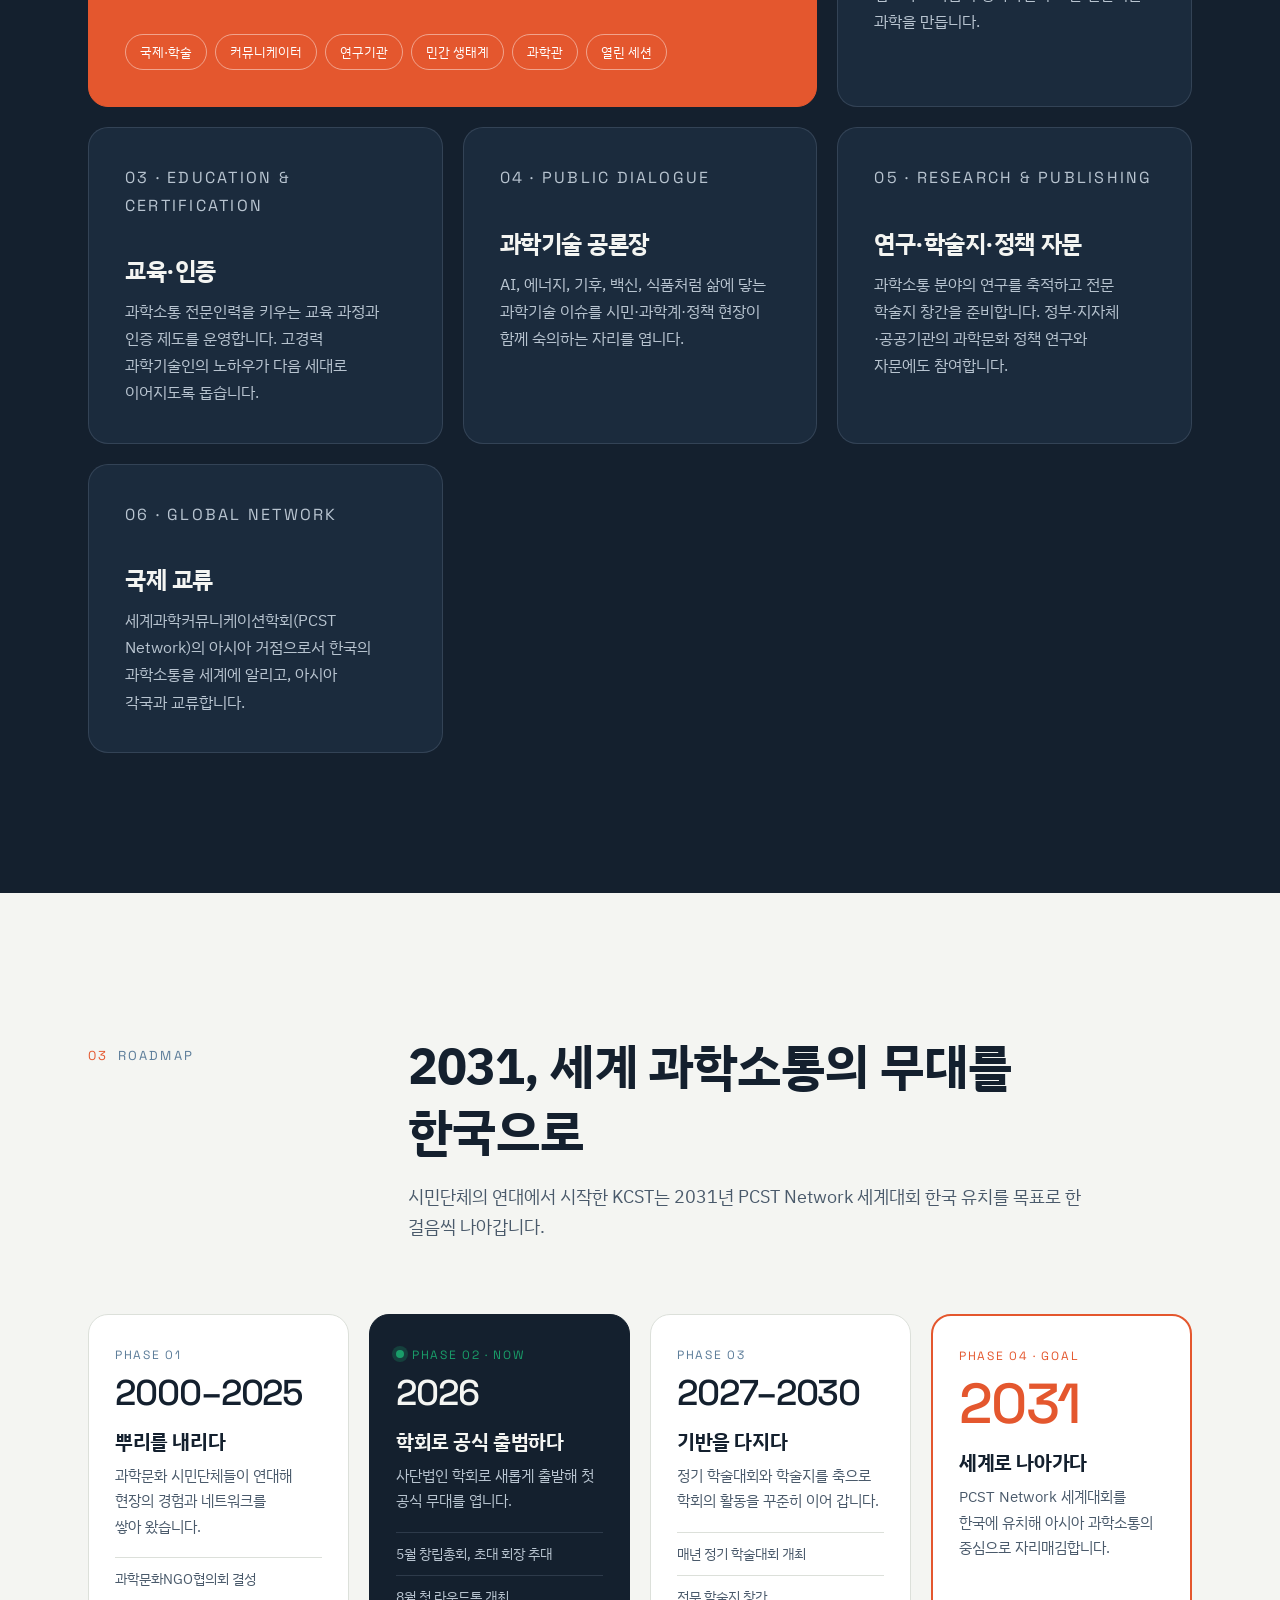
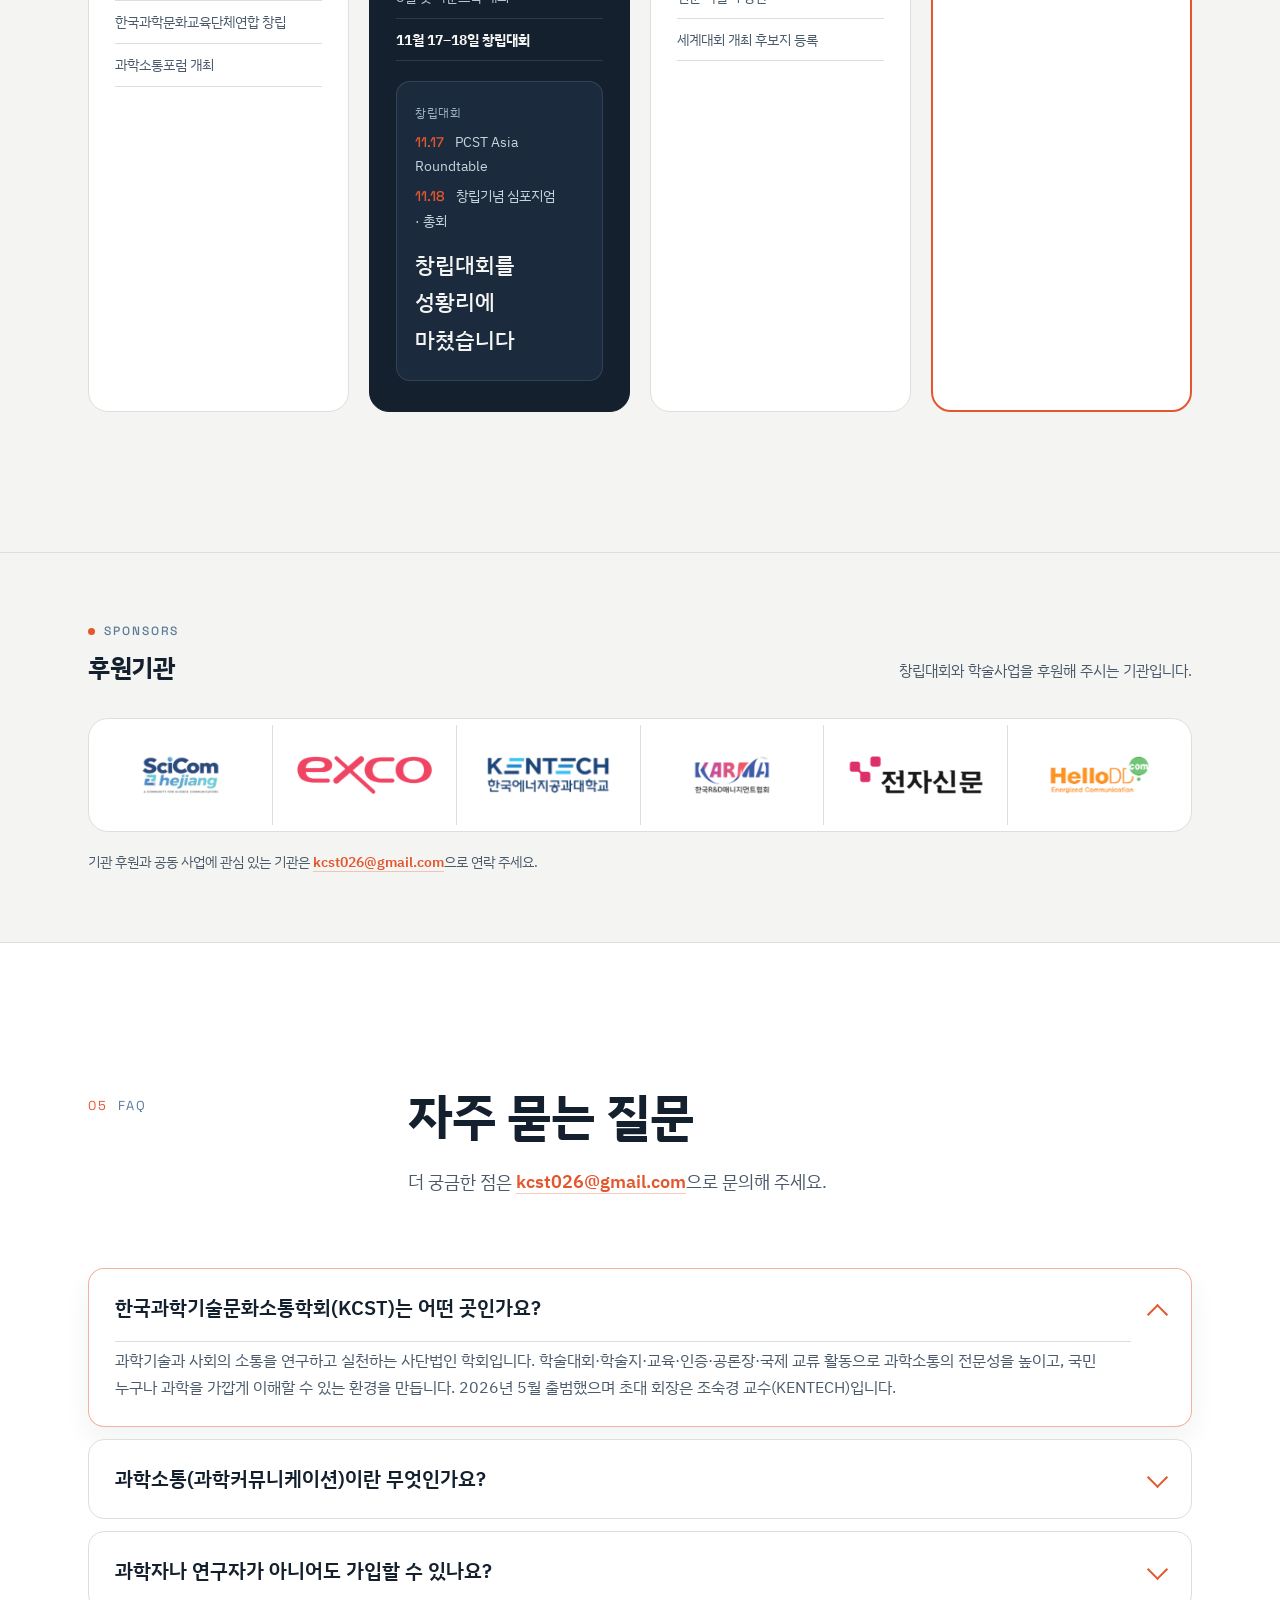
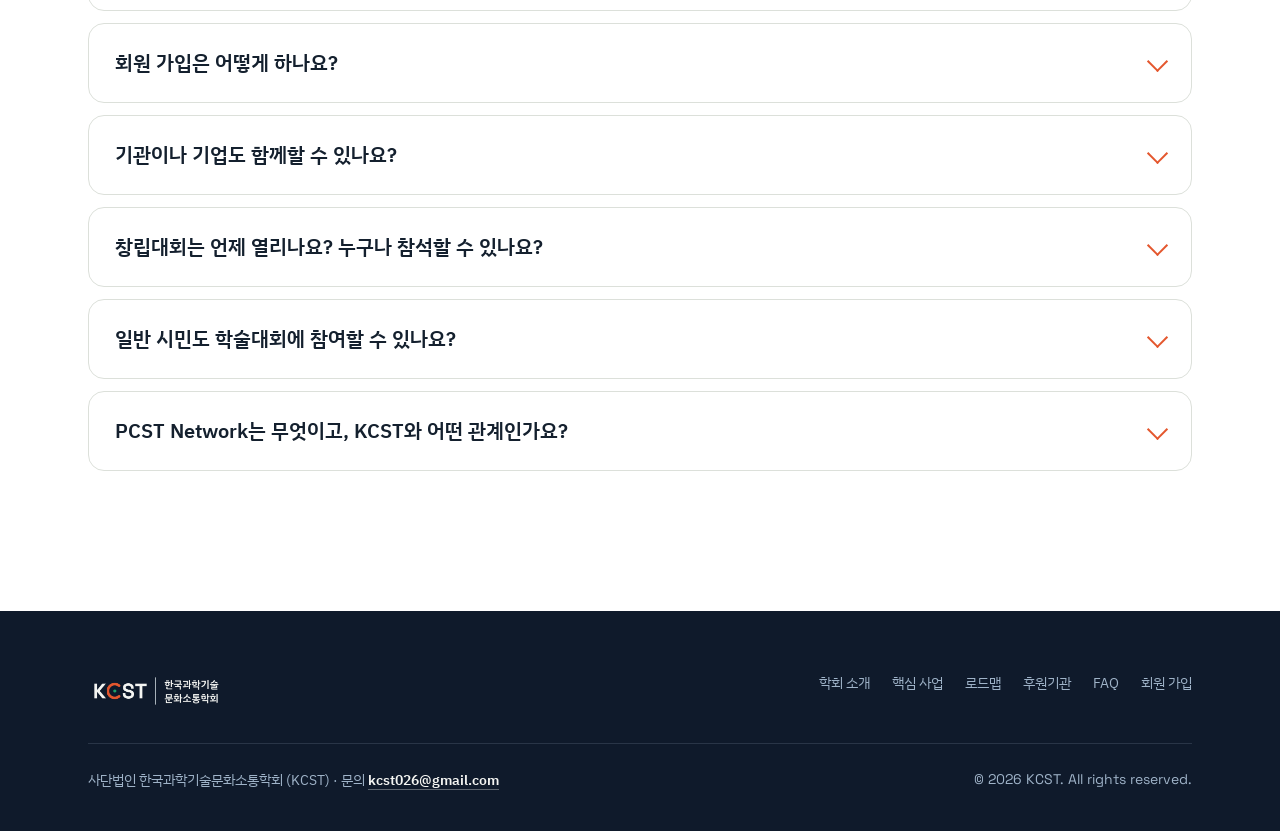
==== commit 1434f39f: "Add files via upload" ====
--- a/index.html
+++ b/index.html
@@ -40,7 +40,7 @@
 <link rel="preconnect" href="https://fonts.googleapis.com">
 <link rel="preconnect" href="https://fonts.gstatic.com" crossorigin>
 <link href="https://fonts.googleapis.com/css2?family=IBM+Plex+Sans+KR:wght@400;500;600;700&family=Space+Grotesk:wght@400;500;700&display=swap" rel="stylesheet">
-<link rel="stylesheet" href="kcst.css?v=7">
+<link rel="stylesheet" href="kcst.css?v=9">
 
 <!-- 구조화 데이터: 구글 리치결과 · 네이버 · AI 검색(GEO) -->
 <script type="application/ld+json">
@@ -123,6 +123,7 @@
       <a href="#about">학회 소개</a>
       <a href="#programs">핵심 사업</a>
       <a href="#roadmap">로드맵</a>
+      <a href="#partners">후원기관</a>
       <a href="#faq">FAQ</a>
       <a class="btn btn--o btn--sm" href="https://forms.gle/DdCJWvpAFcnhkfWRA" target="_blank" rel="noopener">회원 가입</a>
     </nav>
@@ -320,11 +321,33 @@
   </div>
 </section>
 
+<!-- ============ 후원기관 ============ -->
+<section class="pt" id="partners" aria-labelledby="pt-title">
+  <div class="wrap">
+    <div class="pt__head">
+      <div>
+        <p class="pt__k en">Sponsors</p>
+        <h2 class="pt__title" id="pt-title">후원기관</h2>
+      </div>
+      <p class="pt__d">창립대회와 학술사업을 후원해 주시는 기관입니다.</p>
+    </div>
+    <ul class="pt__row">
+      <li><img src="assets/partner-scicom.png" alt="SciCom Zhejiang" width="93" height="49"></li>
+      <li><img src="assets/partner-exco.png" alt="exco" width="179" height="56"></li>
+      <li><img src="assets/partner-kentech.png" alt="KENTECH 한국에너지공과대학교" width="133" height="45"></li>
+      <li><img src="assets/partner-karma.png" alt="KARMA 한국R&amp;D매니지먼트협회" width="91" height="49"></li>
+      <li><img src="assets/partner-jeonja.png" alt="전자신문" width="191" height="60"></li>
+      <li><img src="assets/partner-hellodoo.png" alt="HelloDoo" width="128" height="54"></li>
+    </ul>
+    <p class="pt__note">기관 후원과 공동 사업에 관심 있는 기관은 <a class="mail" data-u="kcst026" data-d="gmail.com">kcst026&#64;gmail&#46;com</a>으로 연락 주세요.</p>
+  </div>
+</section>
+
 <!-- ============ FAQ ============ -->
 <section class="sec sec--white" id="faq" aria-labelledby="faq-title">
   <div class="wrap">
     <div class="sec__head">
-      <p class="sec__num"><i>04</i>FAQ</p>
+      <p class="sec__num"><i>05</i>FAQ</p>
       <div>
         <h2 id="faq-title">자주 묻는 질문</h2>
         <p class="sec__intro">더 궁금한 점은 <a class="mail" data-u="kcst026" data-d="gmail.com">kcst026&#64;gmail&#46;com</a>으로 문의해 주세요.</p>
@@ -369,17 +392,17 @@
   <div class="pm__back" data-close></div>
   <div class="pm__box" role="document">
     <div class="pm__bar">
-      <p class="pm__title" id="posterTitle">2026 창립대회 · 11.17–18</p>
+      <p class="pm__title" id="posterTitle">제1회 KCST 심포지엄 · 정기 총회 · 11.17–18</p>
       <div class="pm__acts">
         <a class="pm__act pm__act--cta" href="https://forms.gle/DdCJWvpAFcnhkfWRA" target="_blank" rel="noopener">회원 가입 신청</a>
-        <a class="pm__act" id="posterDl" href="assets/popup-membership-poster.png?v=2" download="KCST-창립대회-회원모집.png">이미지 저장</a>
+        <a class="pm__act" id="posterDl" href="assets/popup-poster-2026.png?v=4" download="KCST-심포지엄-포스터.png">이미지 저장</a>
         <button class="pm__close" type="button" id="posterClose" aria-label="포스터 닫기">
           <svg width="18" height="18" viewBox="0 0 18 18" aria-hidden="true"><path d="M2 2l14 14M16 2L2 16" stroke="currentColor" stroke-width="2" stroke-linecap="round" fill="none"/></svg>
         </button>
       </div>
     </div>
     <div class="pm__scroll">
-      <img src="assets/popup-membership-poster.png?v=2" alt="2026 한국과학기술문화소통학회 창립대회·회원 모집 포스터 — 11월 17일 PCST Asia Roundtable, 11월 18일 창립기념 심포지엄·정기 총회, 회원 모집 공고" width="682" height="1024">
+      <img src="assets/popup-poster-2026.png?v=4" alt="제1회 KCST 심포지엄 및 정기 총회 포스터 — 2026년 11월 17일 PCST·ASIA Roundtable, 11월 18일 KCST Symposium &amp; Annual Meeting, 한국과학기술회관" width="682" height="1024">
     </div>
   </div>
 </div>
@@ -389,7 +412,7 @@
     <div class="ft__top">
       <img src="assets/logo-h-dark.png" alt="한국과학기술문화소통학회 KCST" width="1024" height="299" loading="lazy">
       <nav aria-label="푸터 메뉴">
-        <a href="#about">학회 소개</a><a href="#programs">핵심 사업</a><a href="#roadmap">로드맵</a><a href="#faq">FAQ</a><a href="https://forms.gle/DdCJWvpAFcnhkfWRA" target="_blank" rel="noopener">회원 가입</a>
+        <a href="#about">학회 소개</a><a href="#programs">핵심 사업</a><a href="#roadmap">로드맵</a><a href="#partners">후원기관</a><a href="#faq">FAQ</a><a href="https://forms.gle/DdCJWvpAFcnhkfWRA" target="_blank" rel="noopener">회원 가입</a>
       </nav>
     </div>
     <div class="ft__bot">
--- a/kcst.css
+++ b/kcst.css
@@ -158,6 +158,34 @@
 .ph--goal .ph__step,.ph--goal .ph__yr{color:var(--orange)}
 .ph--goal .ph__yr{font-size:clamp(40px,4.4vw,60px)}
 
+/* ===== 후원기관 ===== */
+.pt{padding:clamp(48px,5.5vw,68px) 0;background:var(--paper);border-top:1px solid var(--line);border-bottom:1px solid var(--line)}
+.pt__head{display:flex;align-items:flex-end;justify-content:space-between;gap:18px 32px;flex-wrap:wrap;margin-bottom:clamp(24px,2.8vw,34px)}
+.pt__k{font-size:12px;font-weight:500;letter-spacing:.16em;text-transform:uppercase;color:var(--slate);display:flex;align-items:center;gap:9px}
+.pt__k::before{content:'';width:7px;height:7px;border-radius:50%;background:var(--orange);flex:none}
+.pt__head>div{flex:0 0 auto}
+.pt__title{font-size:clamp(19px,2vw,25px);font-weight:700;letter-spacing:-.02em;color:var(--navy);margin-top:10px;white-space:nowrap}
+.pt__d{font-size:15px;color:var(--text-2);max-width:30em}
+.pt__row{list-style:none;display:flex;flex-wrap:wrap;align-items:stretch;justify-content:center;background:#fff;border:1px solid var(--line);border-radius:20px;padding:6px 0;overflow:hidden}
+.pt__row li{flex:1 1 0;min-width:140px;display:grid;place-items:center;padding:clamp(18px,2.2vw,26px) 16px;min-height:100px;border-right:1px solid var(--line)}
+.pt__row li:last-child{border-right:0}
+.pt__row img{max-width:100%;width:auto;height:auto;max-height:44px;opacity:.9;transition:opacity .25s,transform .25s}
+.pt__row li:hover img{transform:translateY(-1px)}
+.pt__row li:hover img{opacity:1}
+.pt__note{margin-top:18px;font-size:14px;color:var(--text-2)}
+@media (max-width:900px){
+  .pt__row li{flex:1 1 calc(33.333% - 1px);min-width:0;min-height:84px}
+  .pt__row li:nth-child(3n){border-right:0}
+  .pt__row img{max-height:34px}
+}
+@media (max-width:560px){
+  .pt__row li{flex:1 1 50%;min-height:78px;padding:16px 10px}
+  .pt__row li:nth-child(3n){border-right:1px solid var(--line)}
+  .pt__row li:nth-child(2n){border-right:0}
+  .pt__row img{max-height:28px}
+  .pt__head{flex-direction:column;gap:6px}
+}
+
 /* ===== 04 · FAQ ===== */
 .faq{display:grid;gap:12px}
 .faq details{background:#fff;border:1px solid var(--line);border-radius:16px;overflow:hidden;transition:border-color .25s,box-shadow .25s}
@@ -169,20 +197,25 @@
 .faq details>p{padding:0 60px 24px 26px;color:var(--text-2);font-size:16px;position:relative}
 .faq details>p::before{content:'';display:block;position:absolute;left:26px;right:60px;top:-6px;border-top:1px solid var(--line)}
 
-/* 회비 안내 */
-.fee{margin:16px 60px 0 26px;padding:18px 20px;border-radius:14px;background:var(--paper);border:1px solid var(--line)}
-.fee__k{font-size:12px;letter-spacing:.08em;color:var(--slate);font-weight:600;margin:0 0 10px}
-.fee__rows{list-style:none;margin:0;padding:0}
-.fee__r{display:flex;align-items:baseline;justify-content:space-between;gap:16px;padding:9px 0;border-bottom:1px solid var(--line);font-size:15px;color:var(--text-2)}
-.fee__r:last-child{border-bottom:0}
-.fee__r b{color:var(--text);font-weight:600;white-space:nowrap}
-.fee__bank{margin-top:12px;padding-top:12px;border-top:1px dashed var(--line)}
-.fee__bank p{font-size:14px;color:var(--text-2);line-height:1.6;padding:2px 0;margin:0}
-.fee__bank b{color:var(--text);font-weight:600}
-
-/* 입회원서 신청 */
-.join-cta{margin:18px 60px 26px 26px;padding-top:20px;border-top:1px solid var(--line);display:flex;flex-direction:column;align-items:flex-start;gap:10px}
-.join-cta p{font-size:13px;color:var(--slate);margin:0;line-height:1.6}
+/* 회비 납부 안내 (FAQ 회원가입 항목) */
+.fee{margin:0 60px 26px 26px;background:var(--paper);border-radius:14px;padding:22px 24px 24px}
+.fee__k{font-size:12px;font-weight:600;letter-spacing:.14em;text-transform:uppercase;color:var(--slate);margin-bottom:16px}
+.fee__rows{list-style:none;display:grid;gap:0}
+.fee__r{display:flex;align-items:baseline;justify-content:space-between;gap:16px;padding:11px 0;border-bottom:1px solid var(--line);font-size:15.5px;color:var(--text-2)}
+.fee__r:last-child{border-bottom:0;padding-bottom:2px}
+.fee__r b{font-family:var(--f-en);font-size:16px;font-weight:500;color:var(--text);white-space:nowrap}
+.fee__bank{margin-top:18px;padding-top:18px;border-top:1px dashed var(--line)}
+.fee__bank p{font-size:14.5px;color:var(--text-2);line-height:1.75}
+.fee__bank b{font-family:var(--f-en);font-weight:500;color:var(--navy);letter-spacing:.01em}
+
+/* 회원 가입 신청 CTA (FAQ 회원가입 항목) */
+.join-cta{margin:0 60px 26px 26px;display:flex;align-items:center;gap:16px;flex-wrap:wrap;padding:18px 22px;border-radius:14px;background:rgba(228,87,46,.06);border:1px solid rgba(228,87,46,.22)}
+.join-cta p{font-size:14px;line-height:1.6;color:var(--text-2);margin:0;flex:1 1 220px}
+.join-cta .btn{flex:none}
+@media (max-width:620px){
+  .join-cta{margin:0 20px 22px;padding:16px 18px;gap:12px}
+  .join-cta .btn{width:100%;justify-content:center}
+}
 
 /* 이메일 링크 */
 .mail{color:var(--orange);font-weight:600;text-decoration:none;border-bottom:1px solid rgba(228,87,46,.3);transition:border-color .2s}
@@ -202,8 +235,8 @@
 .pm__acts{display:flex;align-items:center;gap:10px;flex:none}
 .pm__act{font-size:13px;font-weight:500;color:#C9D3DD;text-decoration:none;padding:8px 14px;border-radius:999px;border:1px solid rgba(159,179,200,.35);transition:color .2s,border-color .2s}
 .pm__act:hover{color:var(--paper);border-color:var(--paper)}
-.pm__act--cta{background:var(--orange);border-color:var(--orange);color:#fff;font-weight:600}
-.pm__act--cta:hover{background:#cf4a23;border-color:#cf4a23;color:#fff}
+.pm__act--cta{background:var(--orange);border-color:var(--orange);color:#fff !important;font-weight:600}
+.pm__act--cta:hover{background:#cf4a23;border-color:#cf4a23}
 .pm__close{width:40px;height:40px;flex:none;display:grid;place-items:center;background:rgba(244,245,242,.08);border:0;border-radius:50%;color:var(--paper);cursor:pointer;transition:background .2s}
 .pm__close:hover{background:var(--orange)}
 .pm__scroll{overflow:auto;-webkit-overflow-scrolling:touch;background:var(--paper)}
@@ -214,6 +247,10 @@
   .pm__bar{padding:12px 12px 12px 16px}
   .pm__title{font-size:14px}
   .pm__act{font-size:12px;padding:7px 12px}
+  .pm__bar{flex-wrap:wrap;gap:10px}
+  .pm__title{flex:1 1 100%}
+  .pm__acts{width:100%}
+  .pm__act--cta{flex:1;text-align:center}
 }
 
 /* ---------- footer ---------- */
@@ -271,8 +308,10 @@
   .hd__logo img{height:28px}
   .faq summary{padding:20px 54px 20px 20px;font-size:17px}
   .faq details>p{padding:0 24px 22px 20px}
-  .fee{margin:16px 20px 0;padding:16px}
-  .join-cta{margin:16px 20px 22px;align-items:stretch}
-  .join-cta .btn{justify-content:center}
+  .faq details>p::before{left:20px;right:24px}
+  .fee{margin:0 20px 22px;padding:18px 18px 20px}
+  .fee__r{font-size:15px}
+  .fee__r b{font-size:15.5px}
+  .fee__bank p{font-size:14px}
   .hero__cta .btn{flex:1;justify-content:center}
 }
